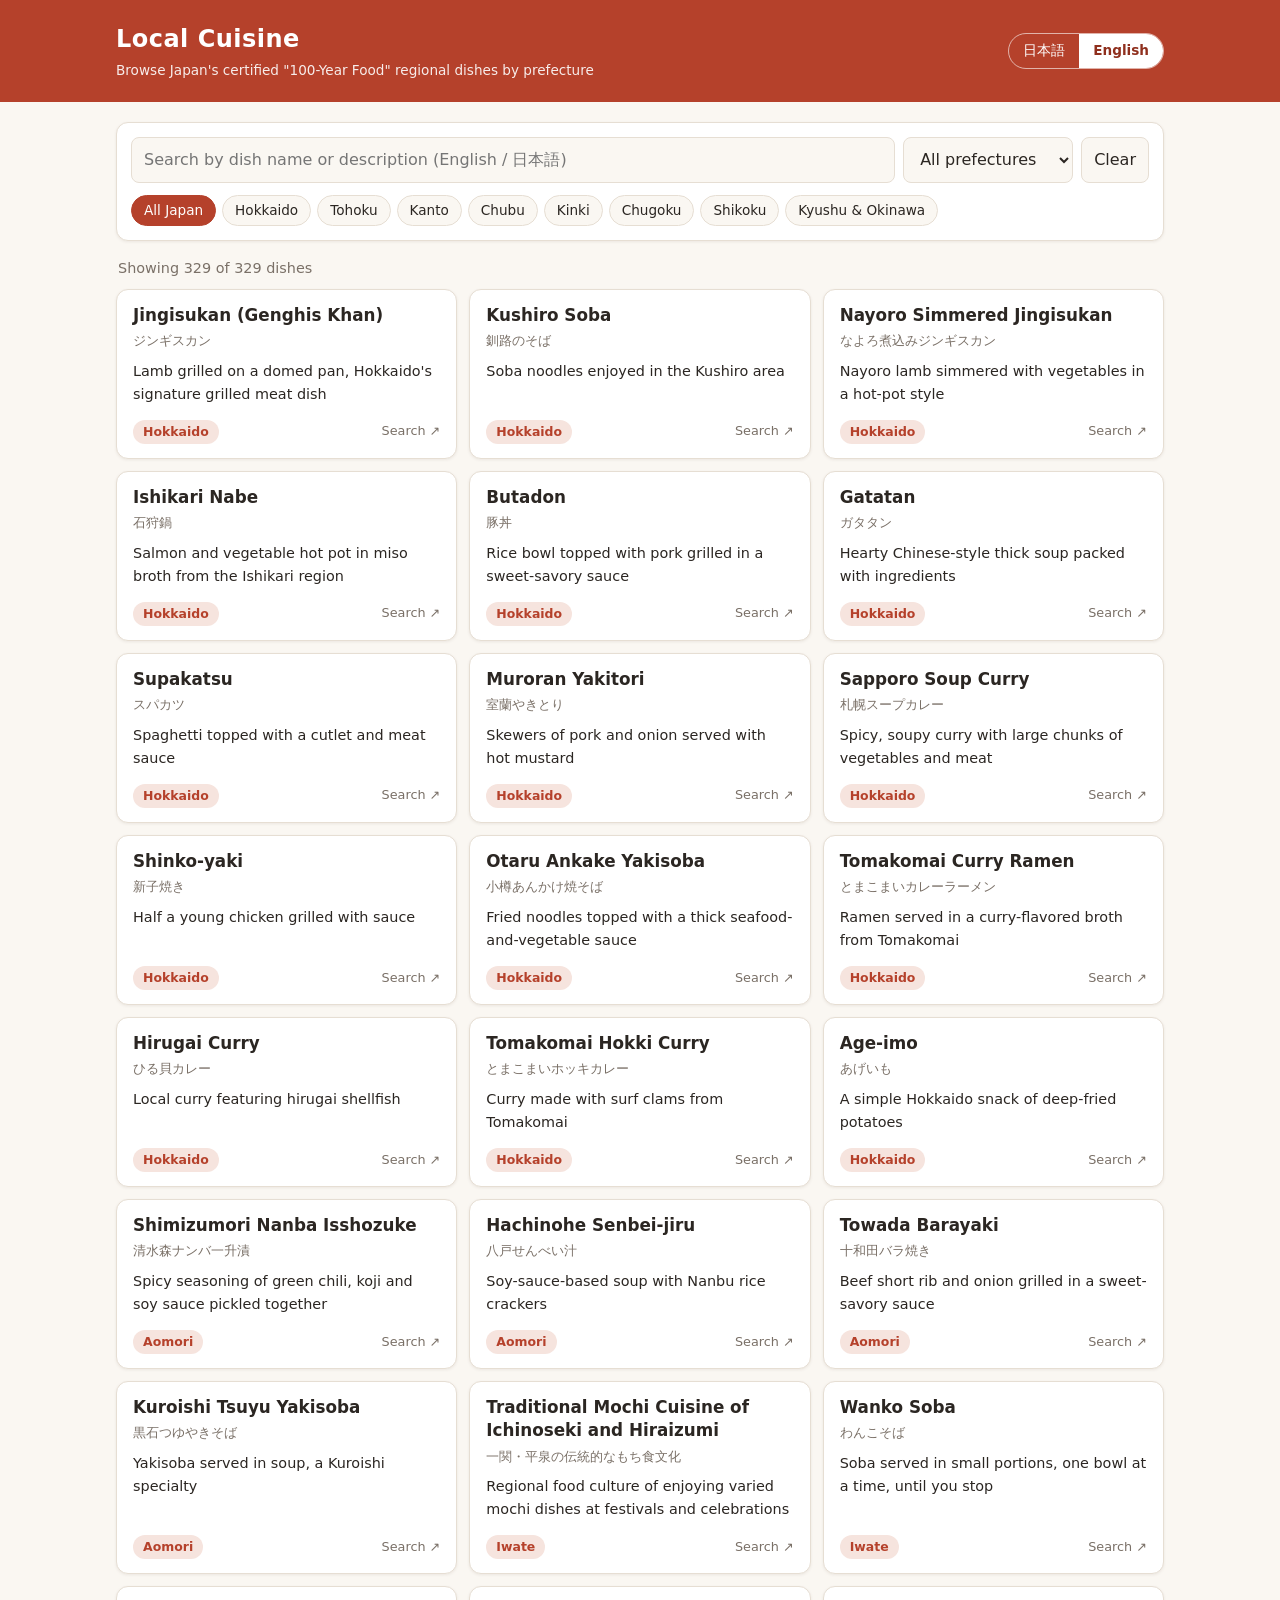
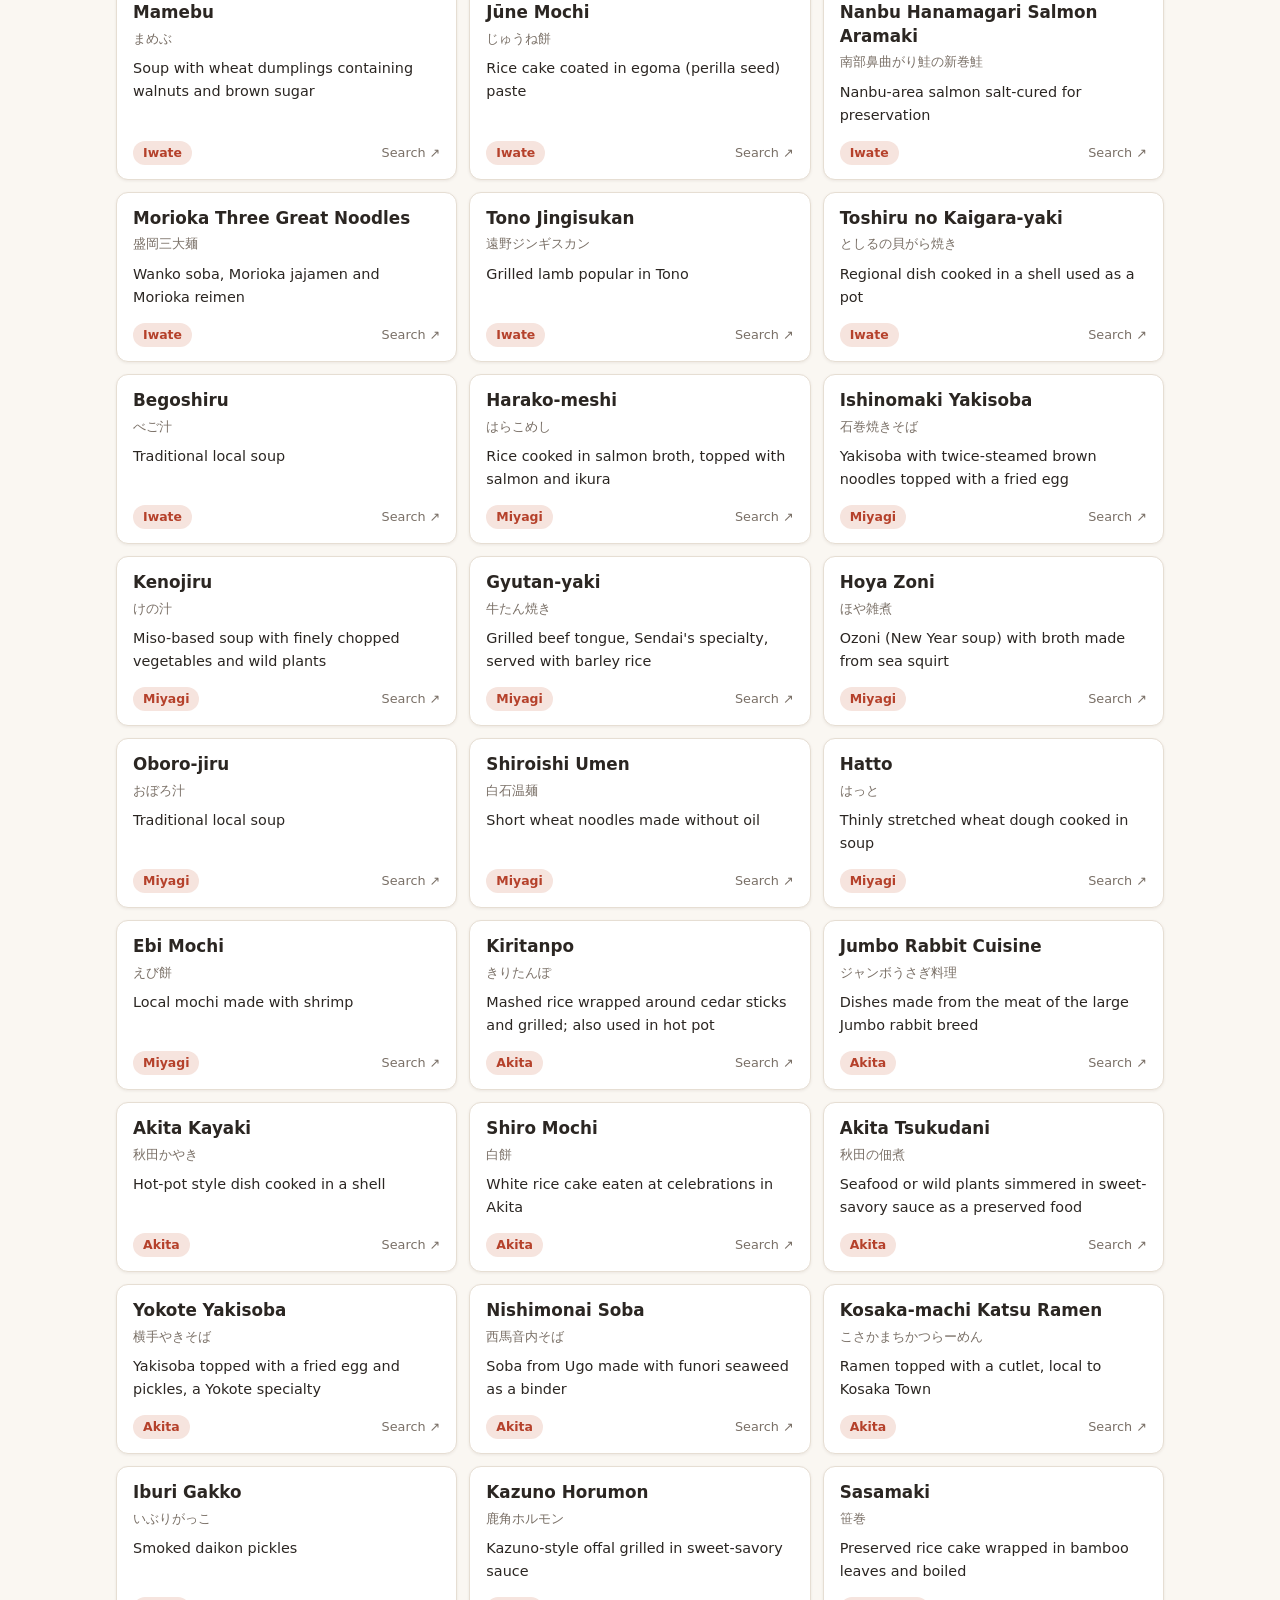
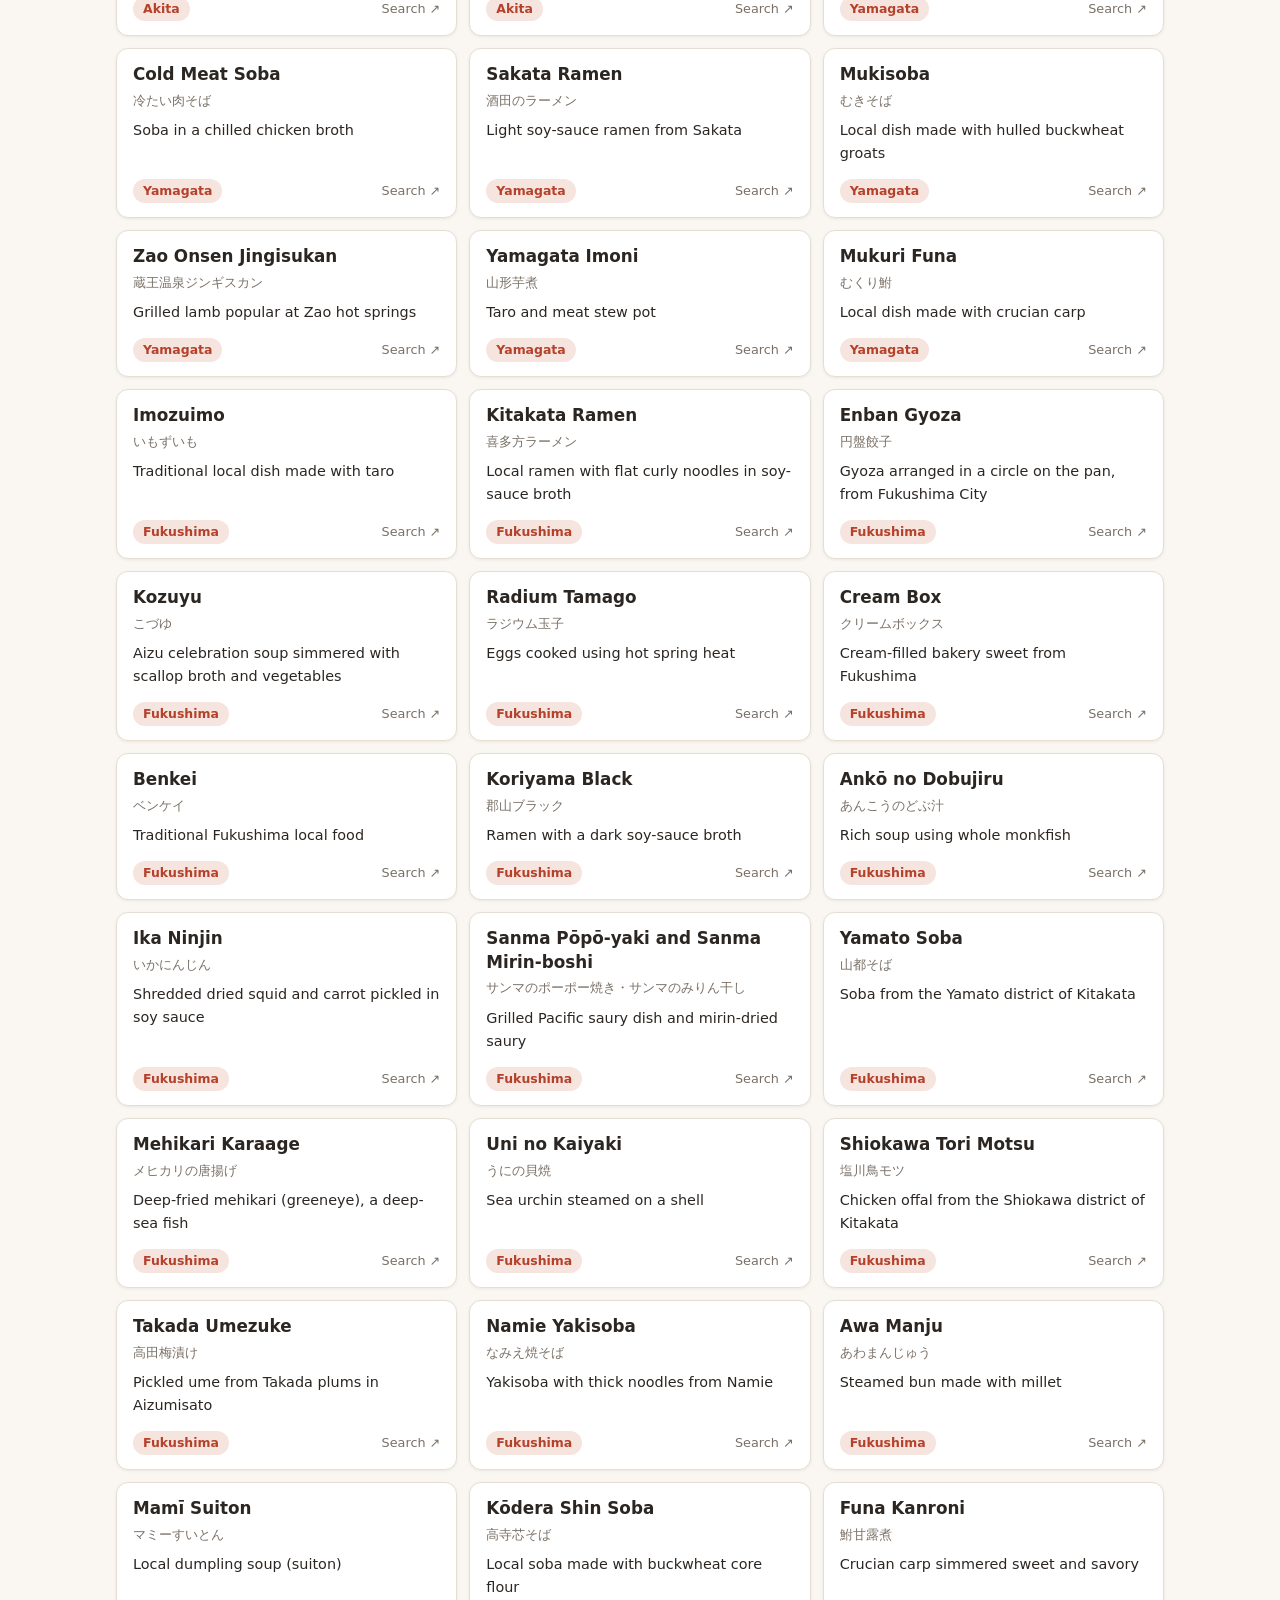
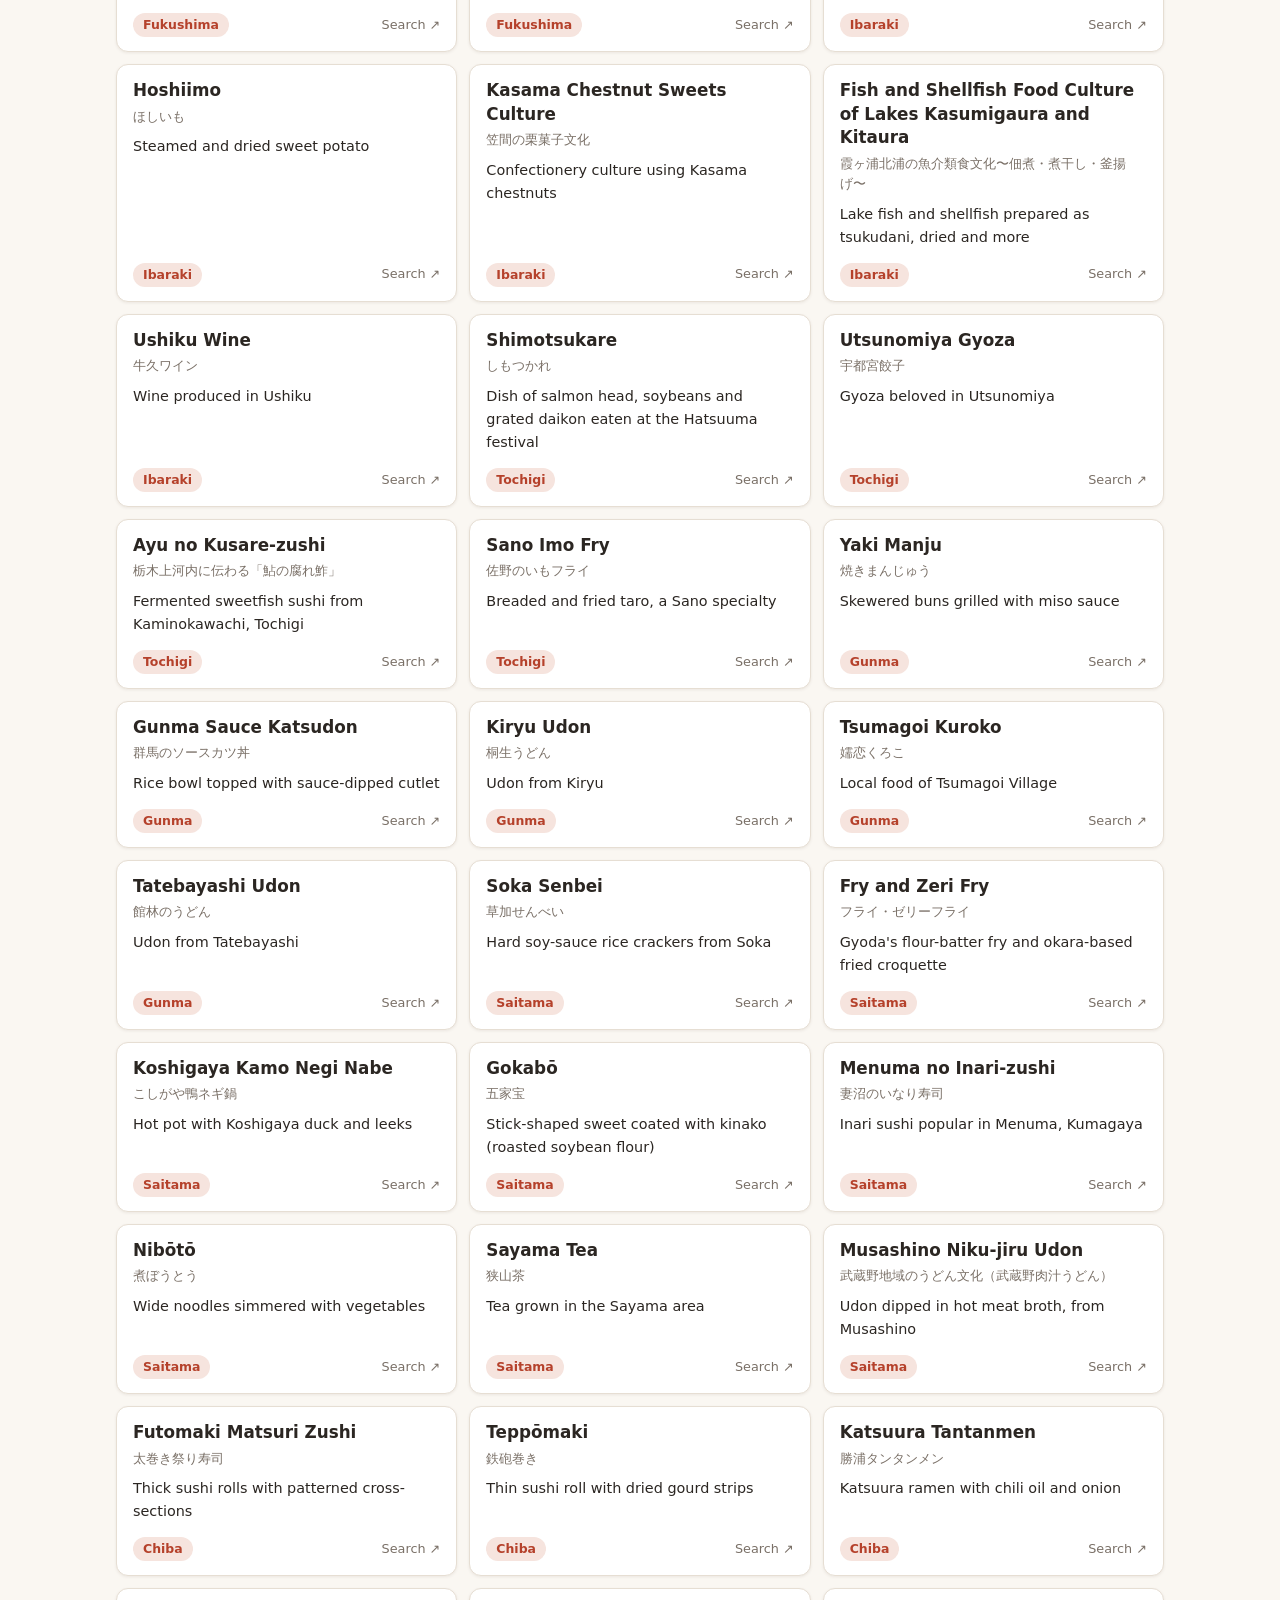
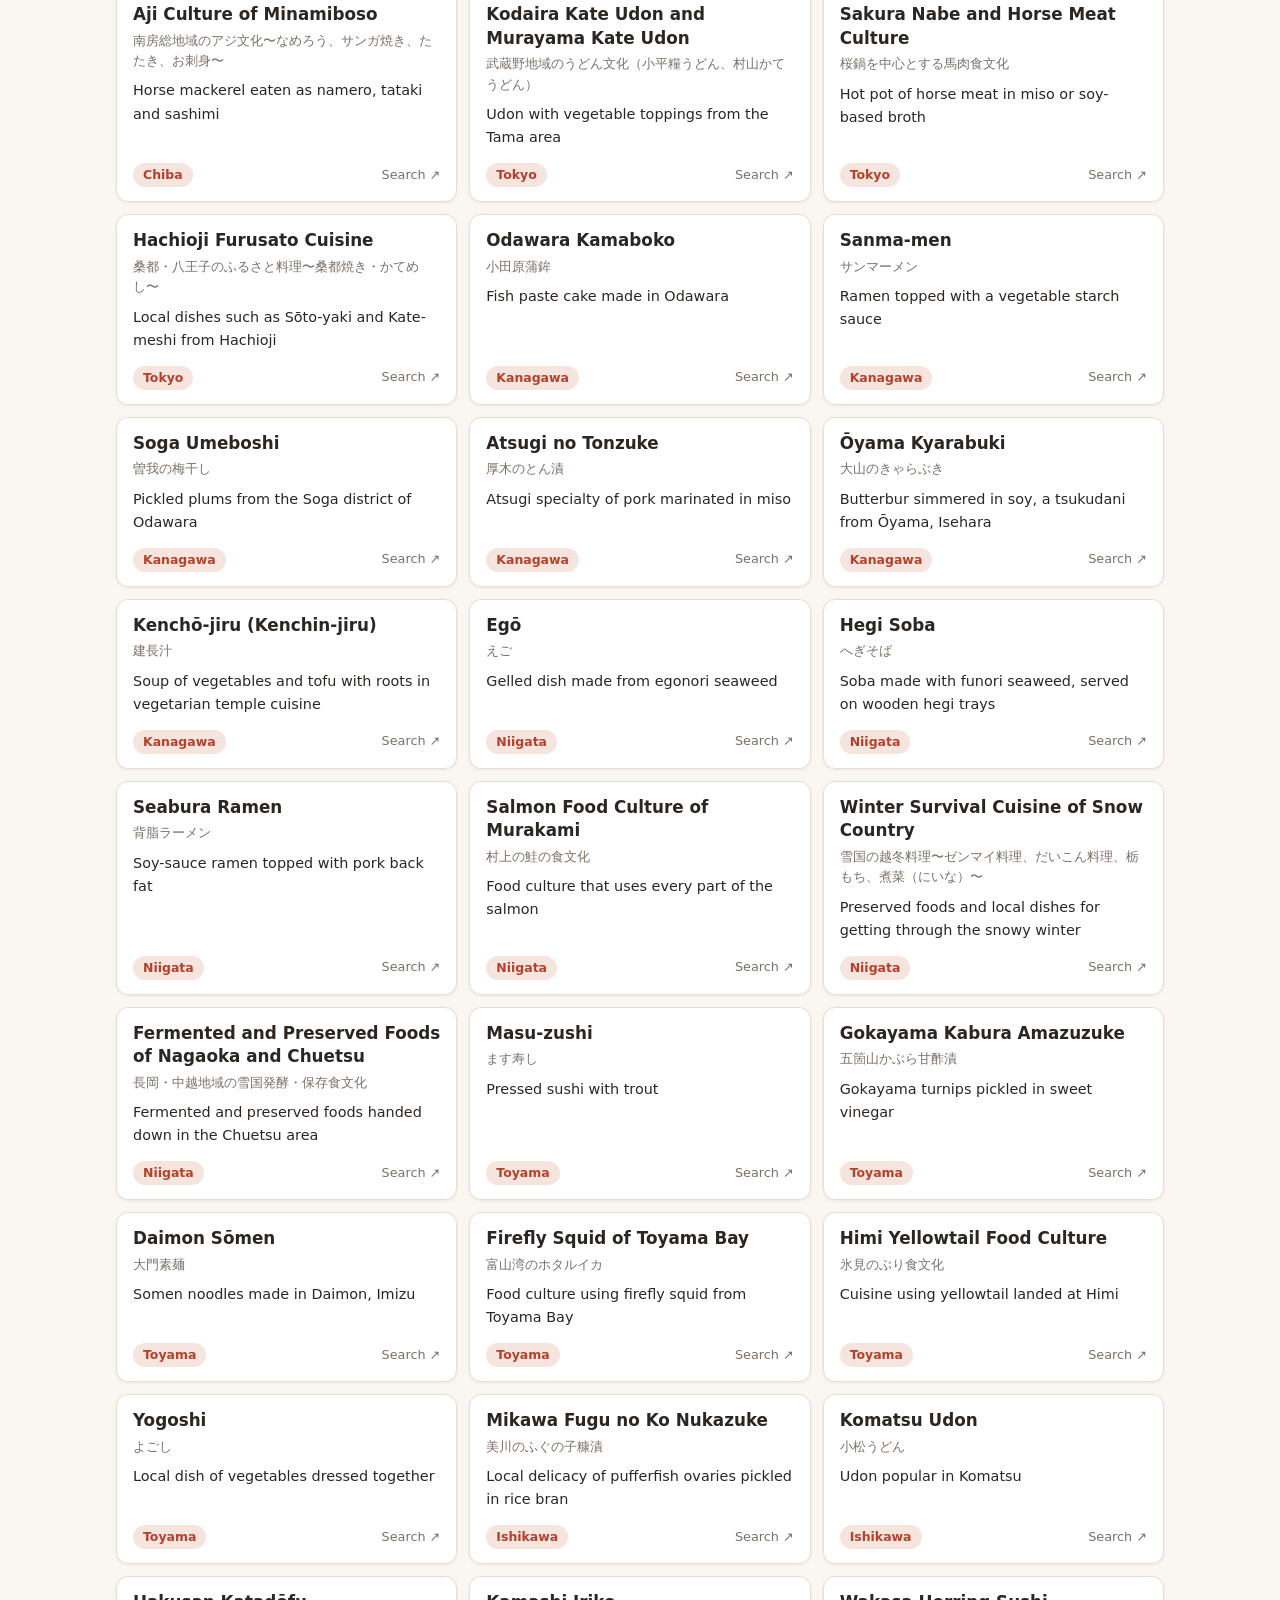
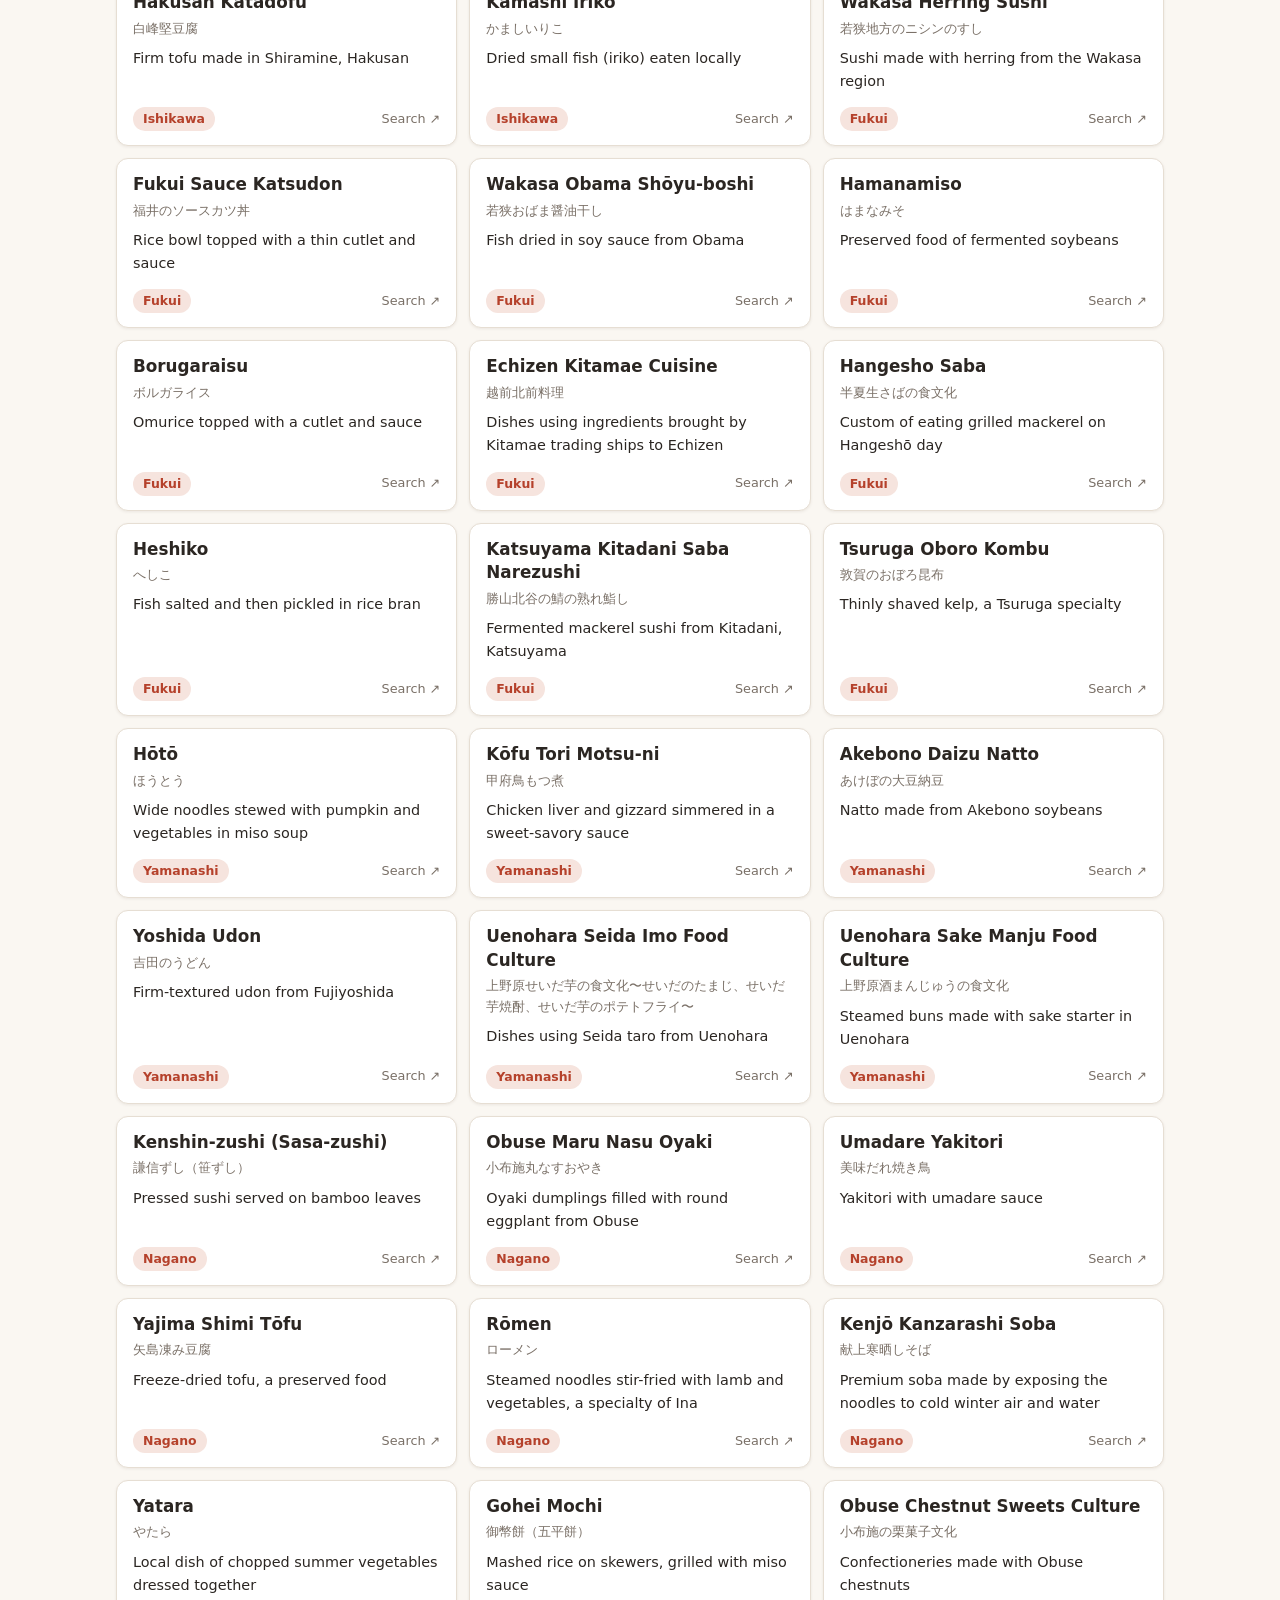
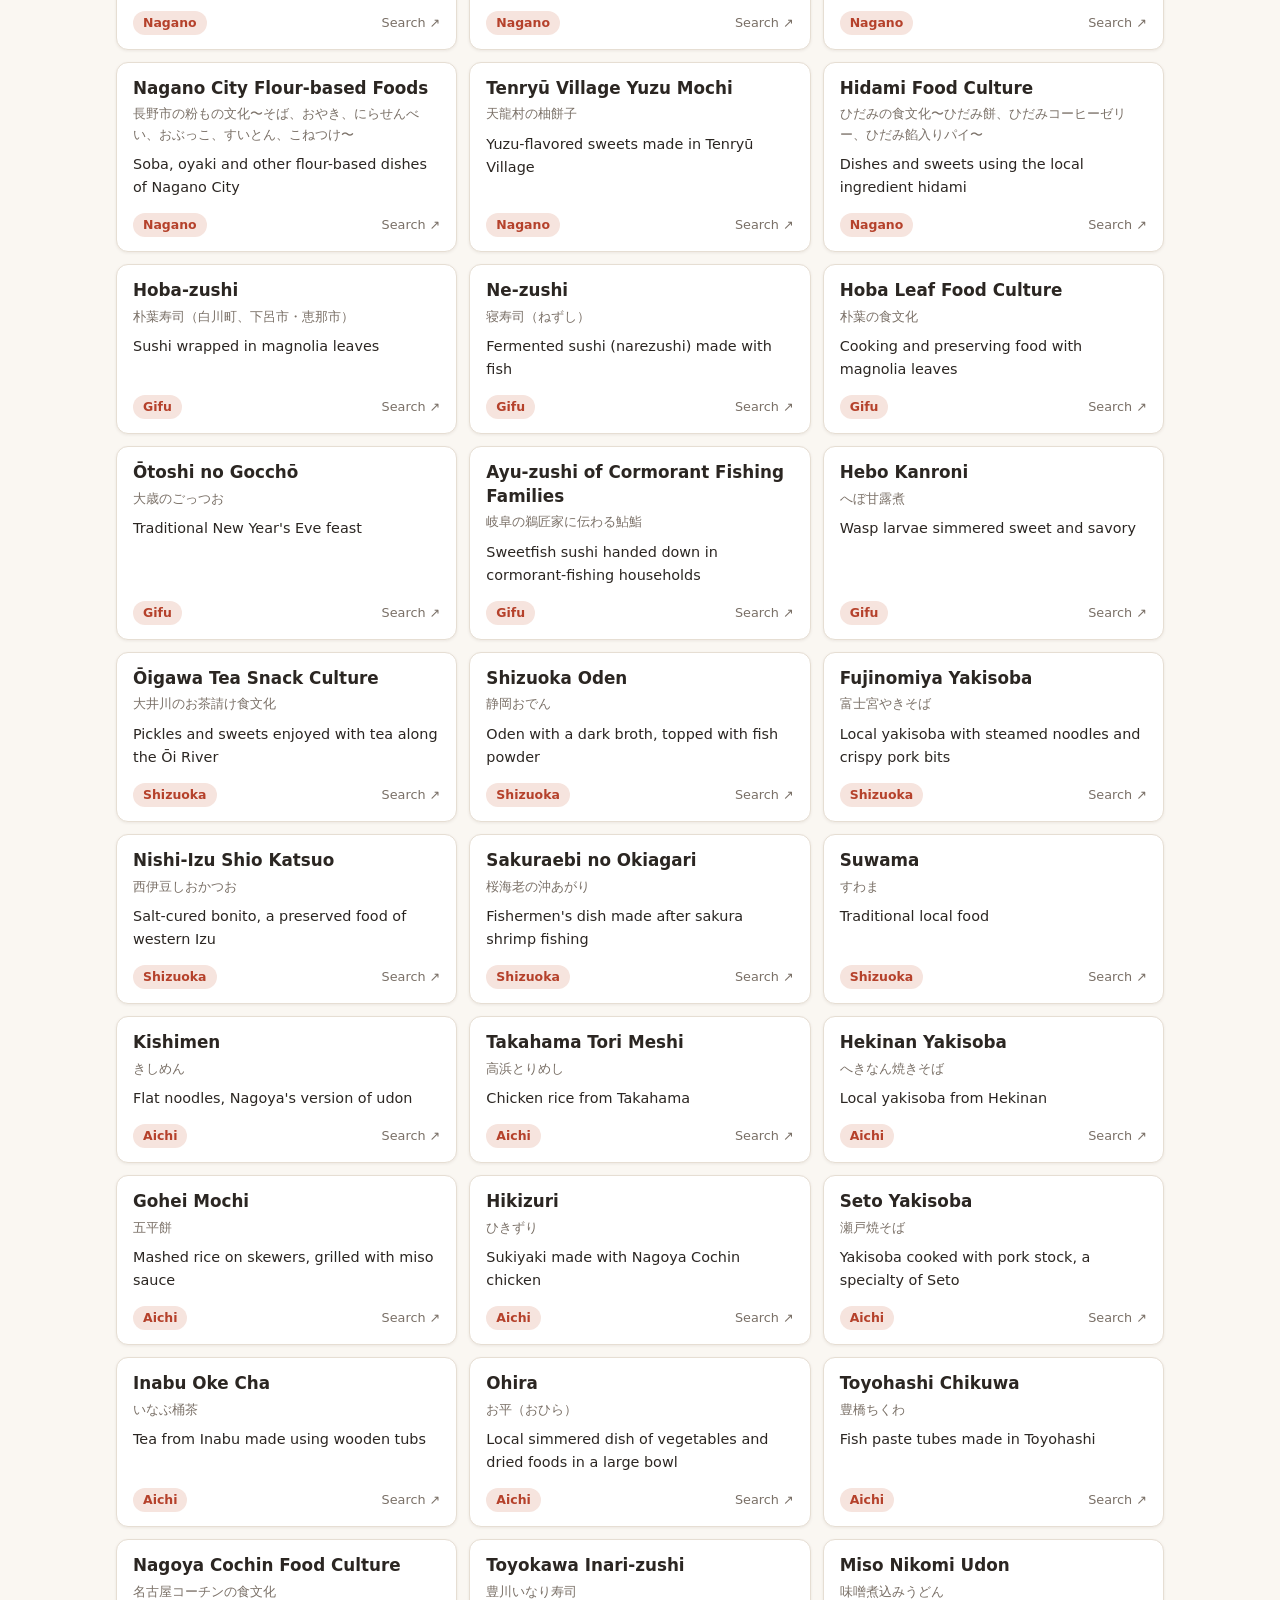
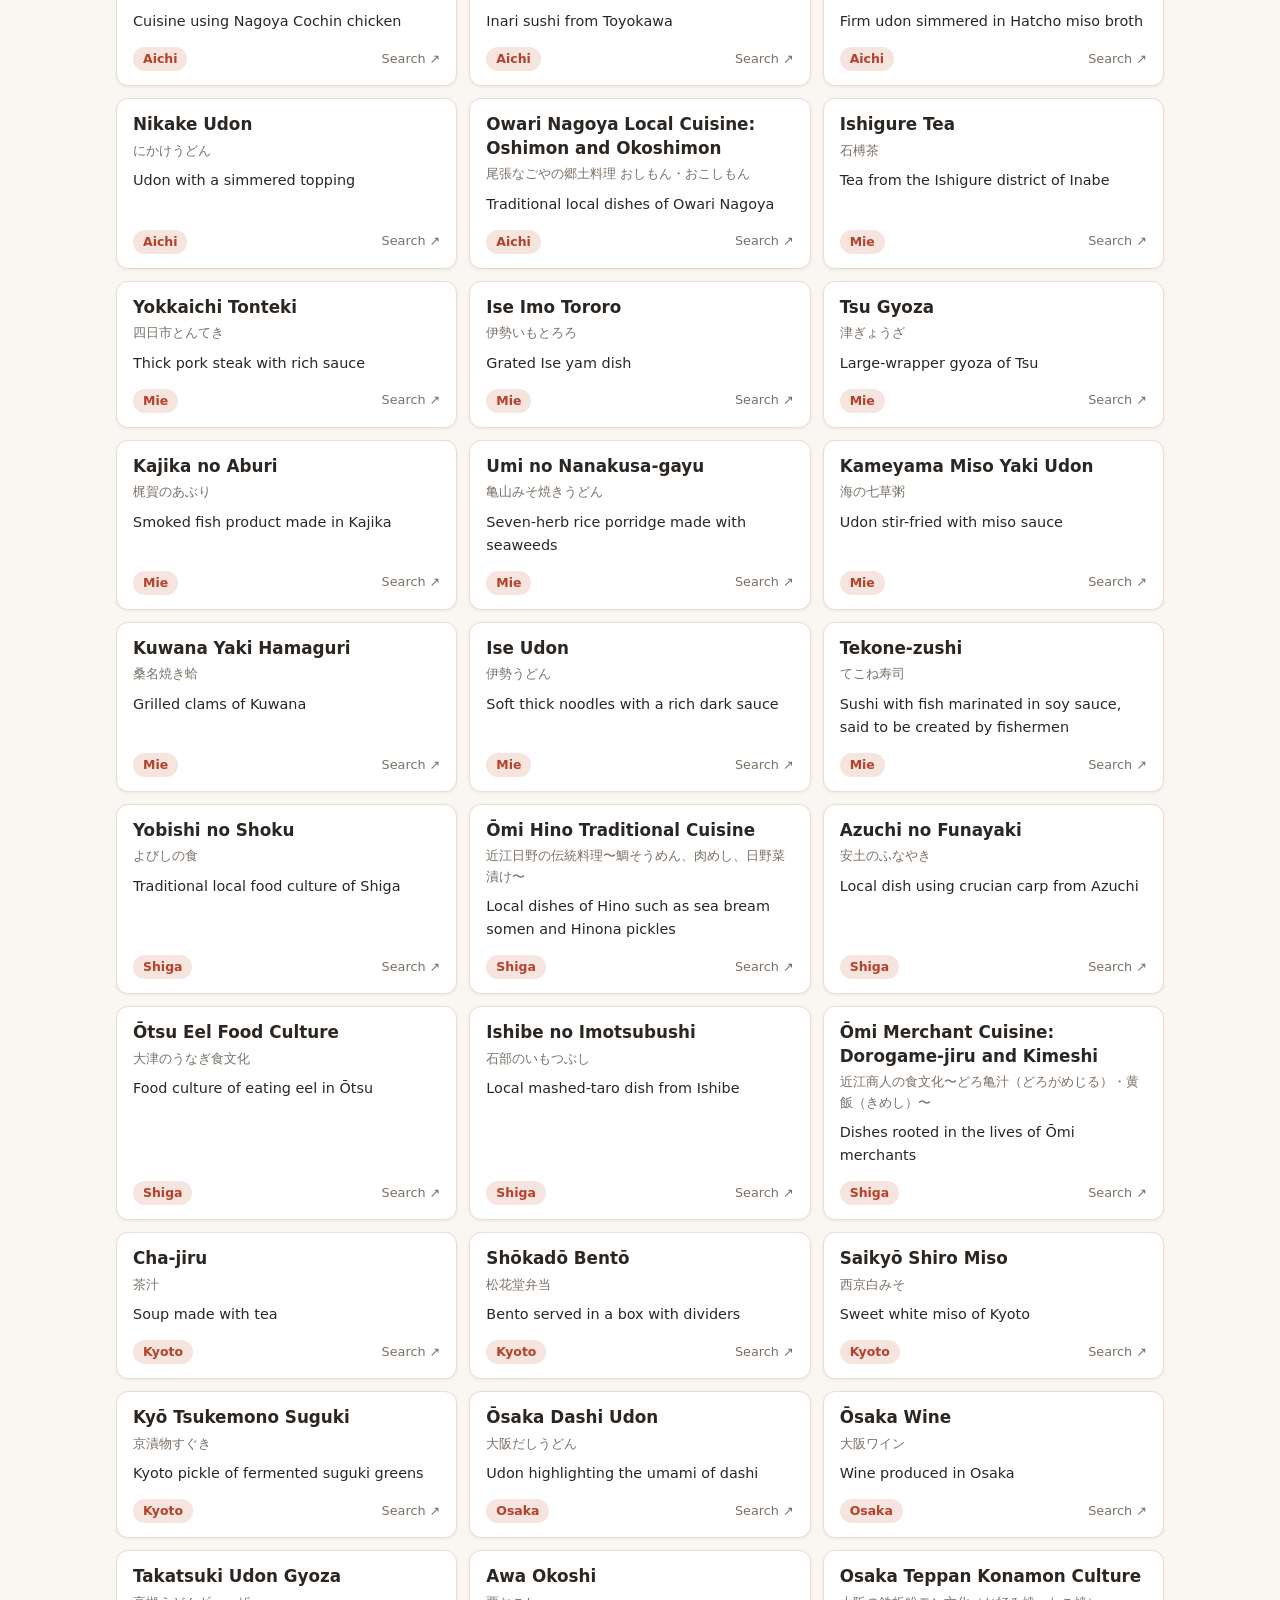
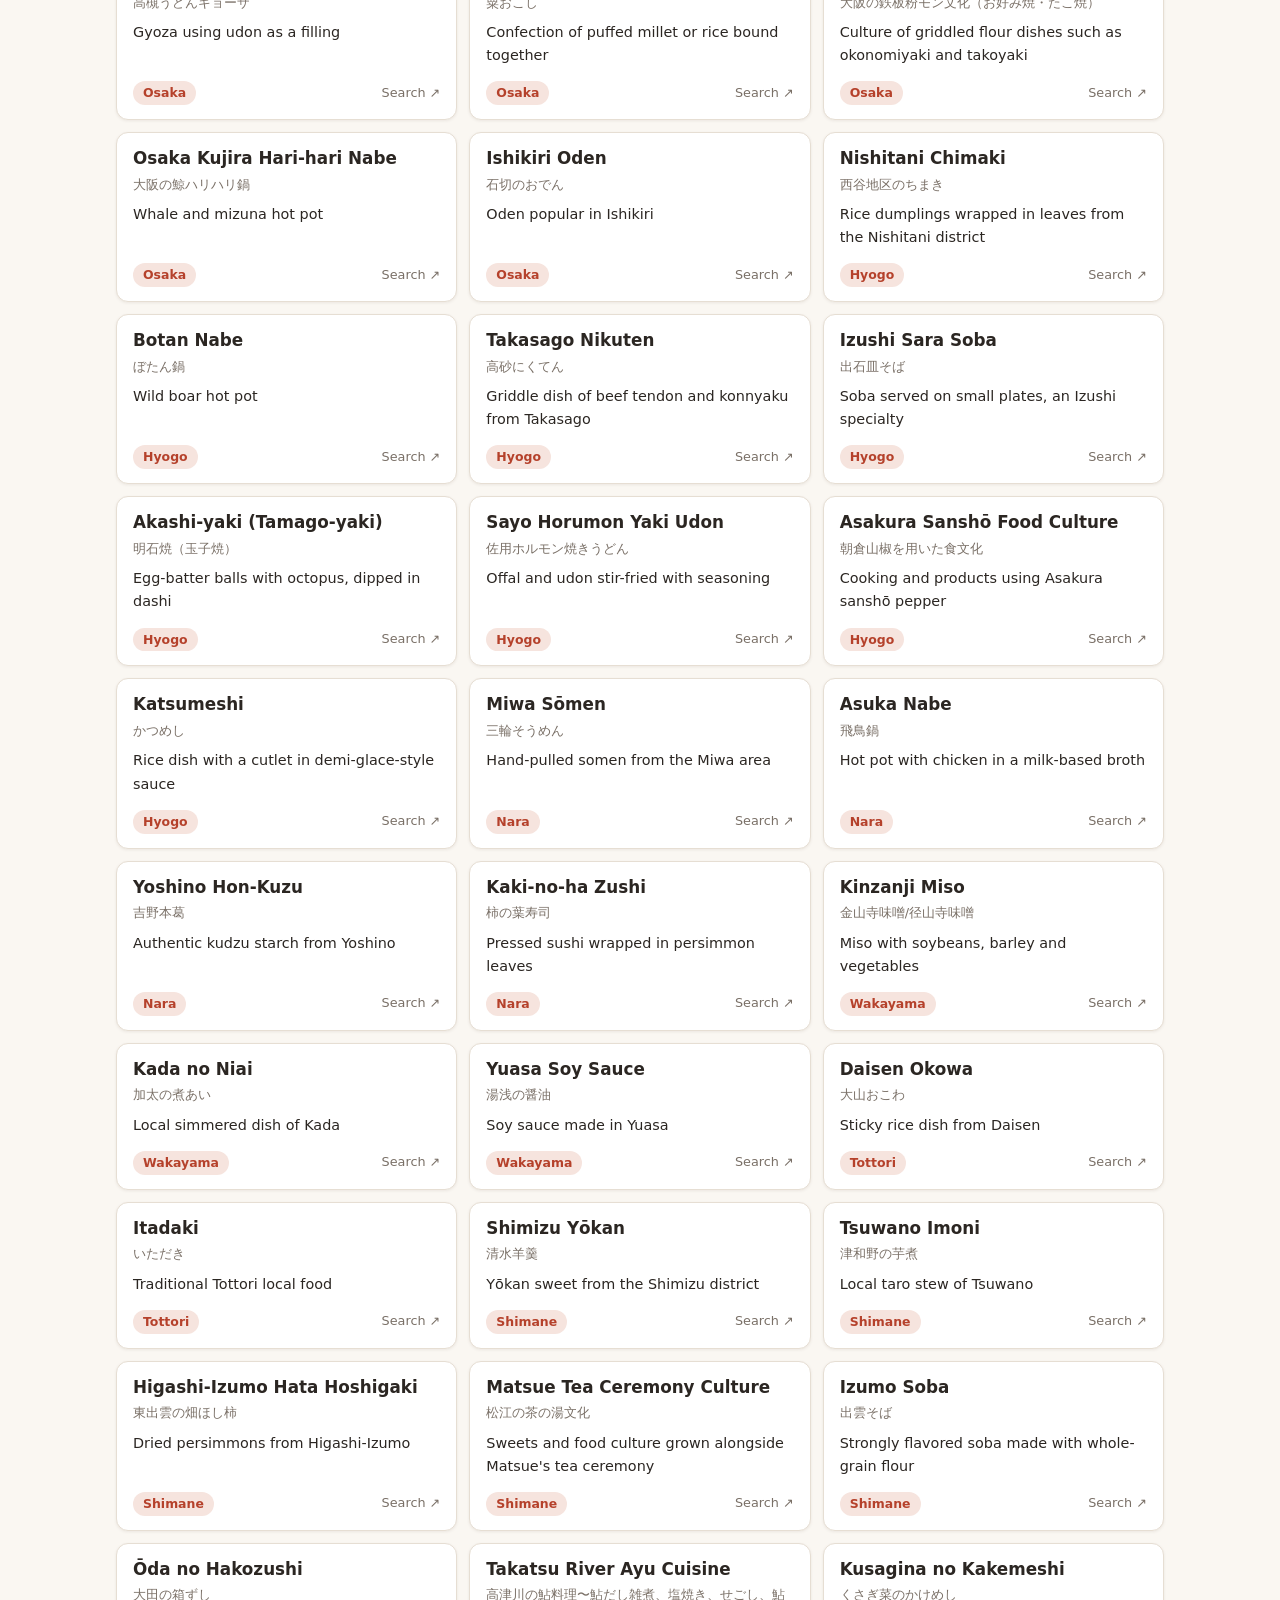
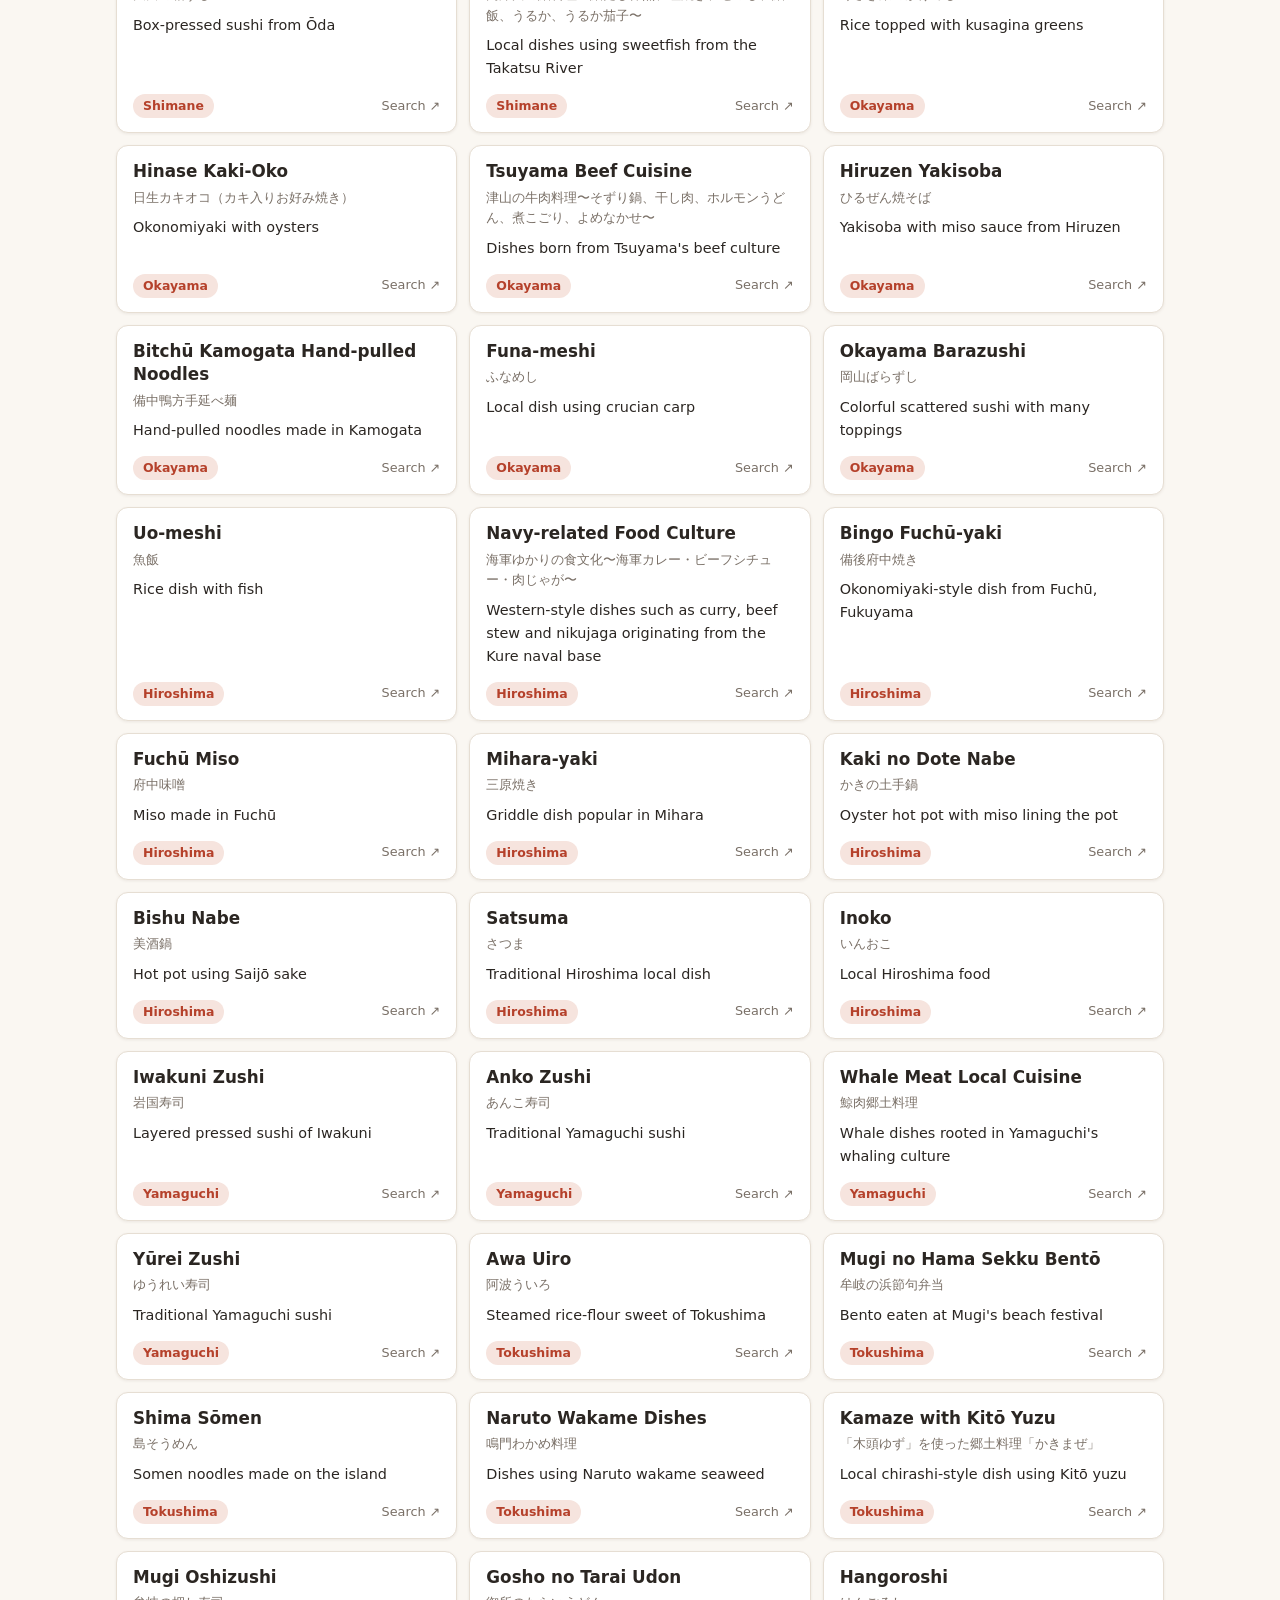
==== index.html @ d5d139c0 "Add files via upload" ====
<!DOCTYPE html>
<html lang="ja">
<head>
  <meta charset="UTF-8">
  <meta name="viewport" content="width=device-width, initial-scale=1">
  <title>Local Cuisine | 100年フード検索</title>
  <link rel="stylesheet" href="style.css">
</head>
<body>
  <header class="site-header">
    <div class="header-inner">
      <div>
        <h1 id="title"></h1>
        <p id="subtitle" class="subtitle"></p>
      </div>
      <div class="lang-switch" role="group" aria-label="Language">
        <button type="button" data-lang="ja">日本語</button>
        <button type="button" data-lang="en">English</button>
      </div>
    </div>
  </header>

  <main>
    <section class="controls" aria-label="search">
      <div class="search-row">
        <input id="q" type="search" autocomplete="off">
        <select id="pref" aria-label="prefecture"></select>
        <button id="clear" type="button" class="ghost"></button>
      </div>
      <div id="regions" class="chips" role="group"></div>
    </section>

    <p id="count" class="count" aria-live="polite"></p>
    <div id="results" class="grid"></div>
    <p id="empty" class="empty" hidden></p>
  </main>

  <footer class="site-footer">
    <p id="source"></p>
  </footer>

  <script src="data.js"></script>
  <script src="app.js"></script>
</body>
</html>
---- style.css ----
:root {
  --bg: #faf7f2;
  --surface: #ffffff;
  --text: #2b2622;
  --muted: #7a7067;
  --accent: #b5412b;
  --accent-soft: #f6e4de;
  --border: #e6ded3;
  --shadow: 0 1px 3px rgba(60, 40, 20, .08);
}

@media (prefers-color-scheme: dark) {
  :root {
    --bg: #1c1a18;
    --surface: #27241f;
    --text: #efe9e1;
    --muted: #a39a8f;
    --accent: #e0775f;
    --accent-soft: #3b2a25;
    --border: #3a352f;
    --shadow: none;
  }
}

* { box-sizing: border-box; }

body {
  margin: 0;
  background: var(--bg);
  color: var(--text);
  font-family: "Hiragino Sans", "Noto Sans JP", "Yu Gothic", system-ui, -apple-system, "Segoe UI", sans-serif;
  line-height: 1.6;
}

.site-header {
  background: var(--accent);
  color: #fff;
}
.header-inner {
  max-width: 1080px;
  margin: 0 auto;
  padding: 20px 16px;
  display: flex;
  justify-content: space-between;
  align-items: center;
  gap: 16px;
  flex-wrap: wrap;
}
h1 { margin: 0; font-size: 1.5rem; letter-spacing: .02em; }
.subtitle { margin: 2px 0 0; font-size: .85rem; opacity: .9; }

.lang-switch {
  display: inline-flex;
  border: 1px solid rgba(255, 255, 255, .6);
  border-radius: 999px;
  overflow: hidden;
}
.lang-switch button {
  border: 0;
  background: transparent;
  color: #fff;
  padding: 6px 14px;
  font: inherit;
  font-size: .85rem;
  cursor: pointer;
}
.lang-switch button[aria-pressed="true"] {
  background: #fff;
  color: #8f2f1d;
  font-weight: 600;
}

main {
  max-width: 1080px;
  margin: 0 auto;
  padding: 20px 16px 8px;
}

.controls {
  background: var(--surface);
  border: 1px solid var(--border);
  border-radius: 12px;
  padding: 14px;
  box-shadow: var(--shadow);
}
.search-row {
  display: grid;
  grid-template-columns: 1fr auto auto;
  gap: 8px;
}
.search-row input,
.search-row select,
button.ghost {
  font: inherit;
  padding: 9px 12px;
  border: 1px solid var(--border);
  border-radius: 8px;
  background: var(--bg);
  color: var(--text);
  min-width: 0;
}
.search-row input:focus,
.search-row select:focus,
.chip:focus-visible,
button:focus-visible {
  outline: 2px solid var(--accent);
  outline-offset: 1px;
}
button.ghost { cursor: pointer; }
button.ghost:hover { border-color: var(--accent); }

.chips {
  display: flex;
  flex-wrap: wrap;
  gap: 6px;
  margin-top: 12px;
}
.chip {
  border: 1px solid var(--border);
  background: var(--bg);
  color: var(--text);
  border-radius: 999px;
  padding: 4px 12px;
  font: inherit;
  font-size: .85rem;
  cursor: pointer;
}
.chip:hover { border-color: var(--accent); }
.chip[aria-pressed="true"] {
  background: var(--accent);
  border-color: var(--accent);
  color: #fff;
}

.count {
  margin: 16px 2px 8px;
  color: var(--muted);
  font-size: .9rem;
}

.grid {
  display: grid;
  grid-template-columns: repeat(auto-fill, minmax(280px, 1fr));
  gap: 12px;
}
.card {
  background: var(--surface);
  border: 1px solid var(--border);
  border-radius: 12px;
  padding: 14px 16px;
  box-shadow: var(--shadow);
  display: flex;
  flex-direction: column;
  gap: 6px;
}
.card h2 {
  margin: 0;
  font-size: 1.05rem;
  line-height: 1.4;
}
.card .alt {
  margin: -2px 0 0;
  font-size: .8rem;
  color: var(--muted);
}
.card .desc {
  margin: 2px 0 0;
  font-size: .9rem;
}
.card .foot {
  margin-top: auto;
  padding-top: 8px;
  display: flex;
  justify-content: space-between;
  align-items: center;
  gap: 8px;
}
.badge {
  background: var(--accent-soft);
  color: var(--accent);
  border: 0;
  border-radius: 999px;
  padding: 2px 10px;
  font: inherit;
  font-size: .78rem;
  font-weight: 600;
  cursor: pointer;
}
.badge:hover { text-decoration: underline; }
.card a {
  font-size: .8rem;
  color: var(--muted);
  text-decoration: none;
}
.card a:hover { color: var(--accent); text-decoration: underline; }

.empty {
  text-align: center;
  color: var(--muted);
  padding: 40px 0;
}

.site-footer {
  max-width: 1080px;
  margin: 0 auto;
  padding: 16px;
  color: var(--muted);
  font-size: .8rem;
}

@media (max-width: 560px) {
  .search-row { grid-template-columns: 1fr 1fr; }
  .search-row input { grid-column: 1 / -1; }
  h1 { font-size: 1.25rem; }
}
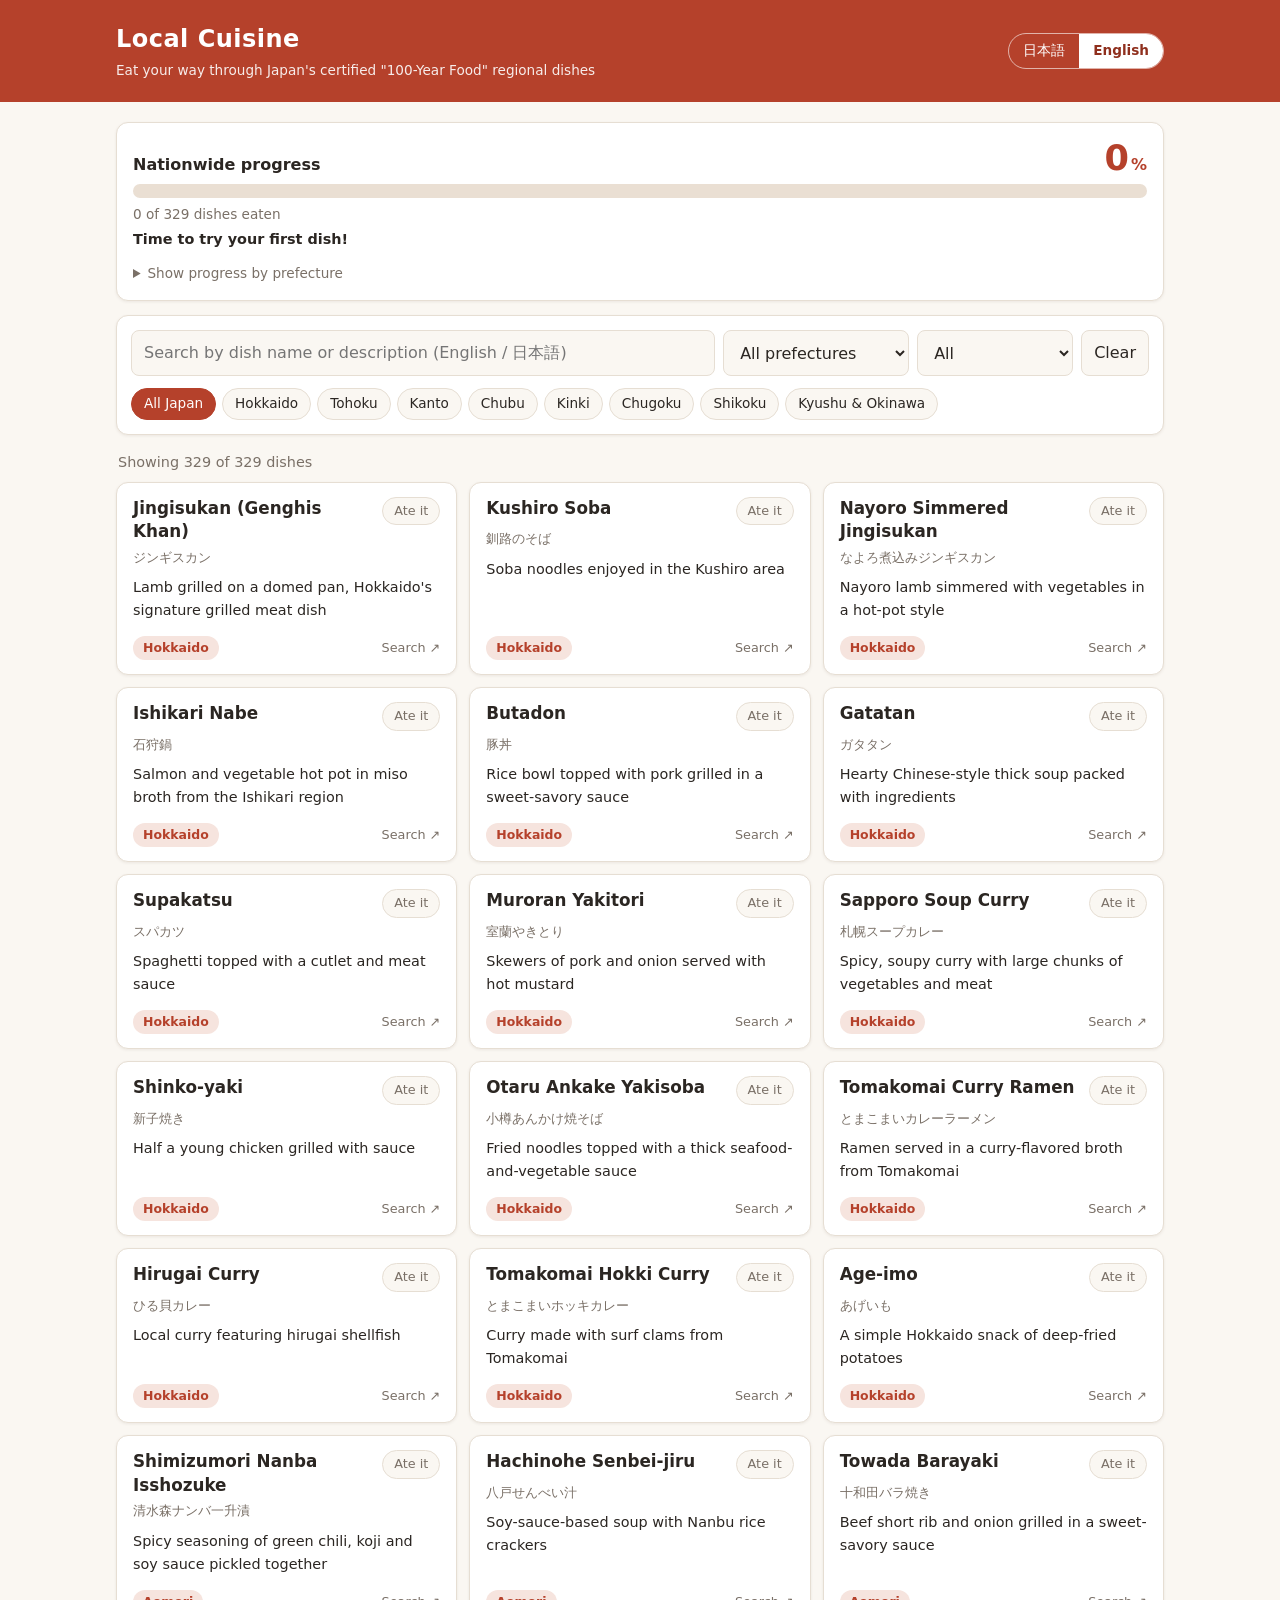
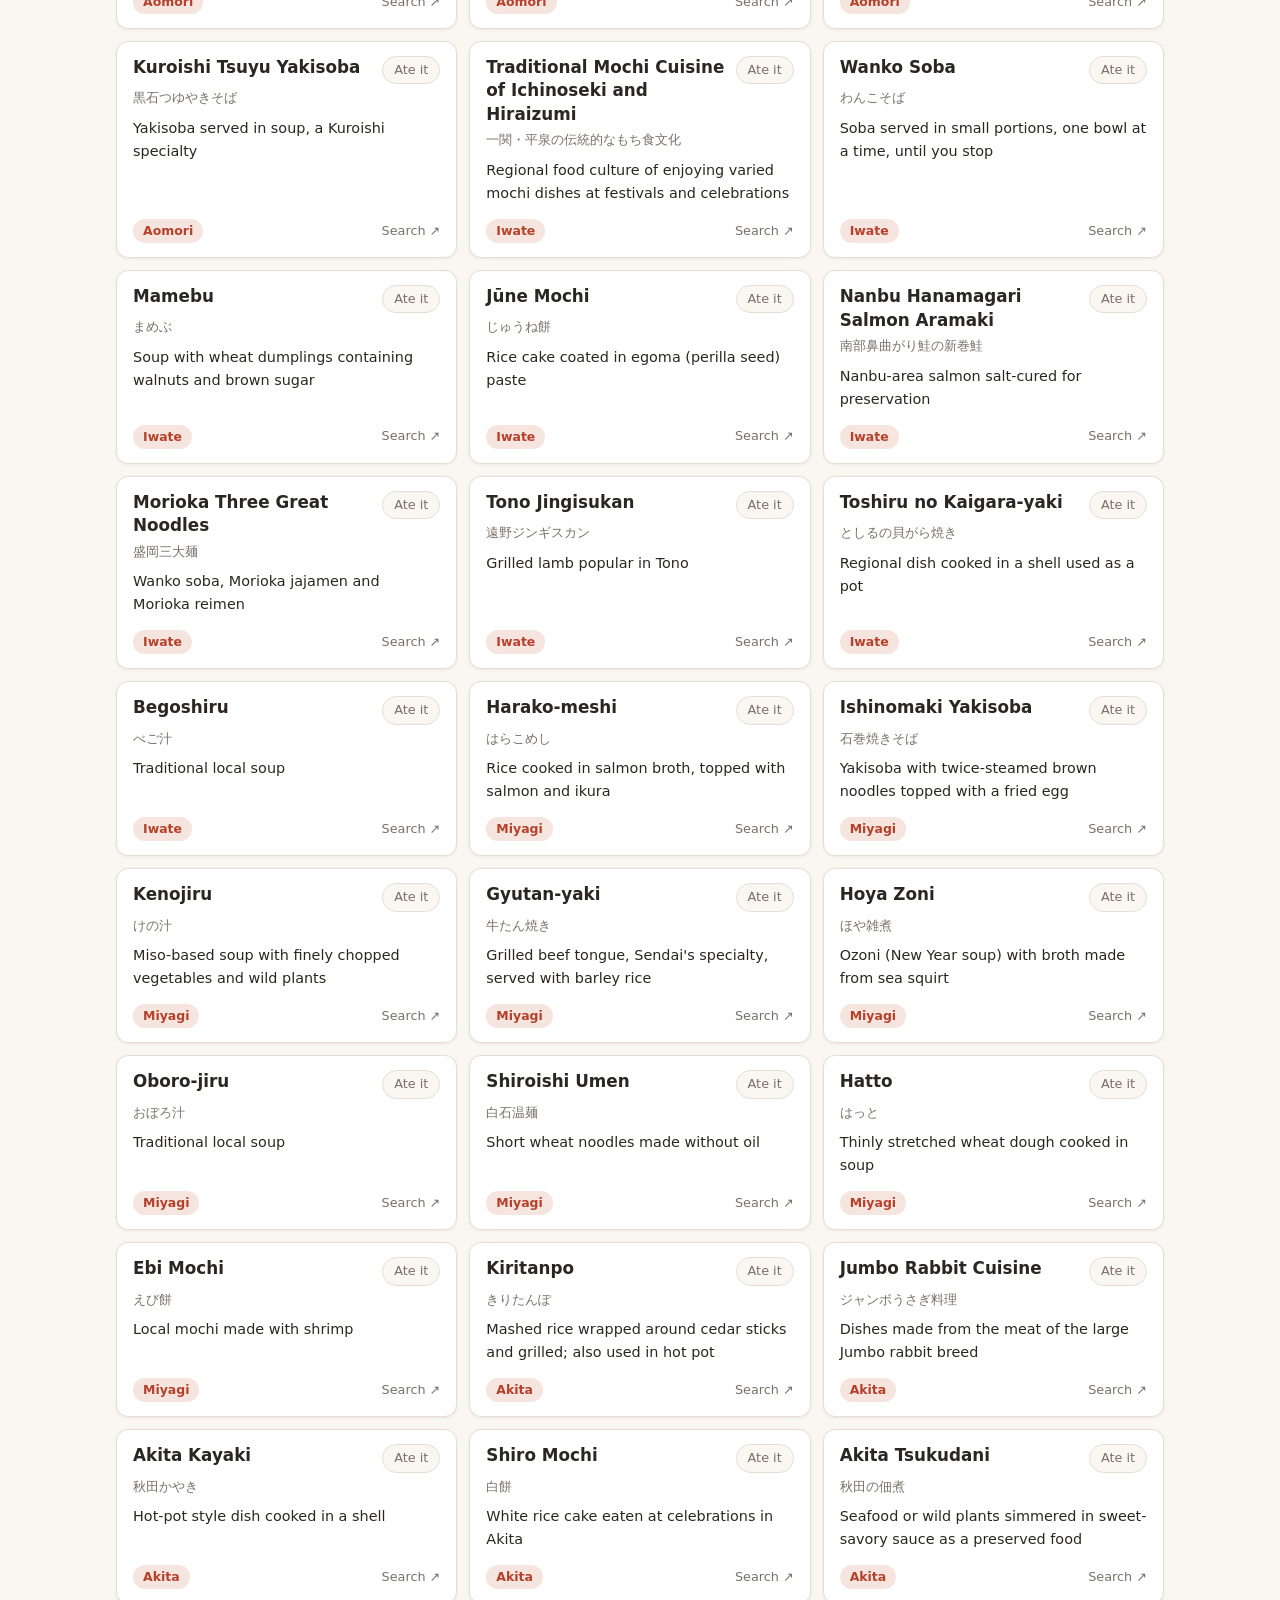
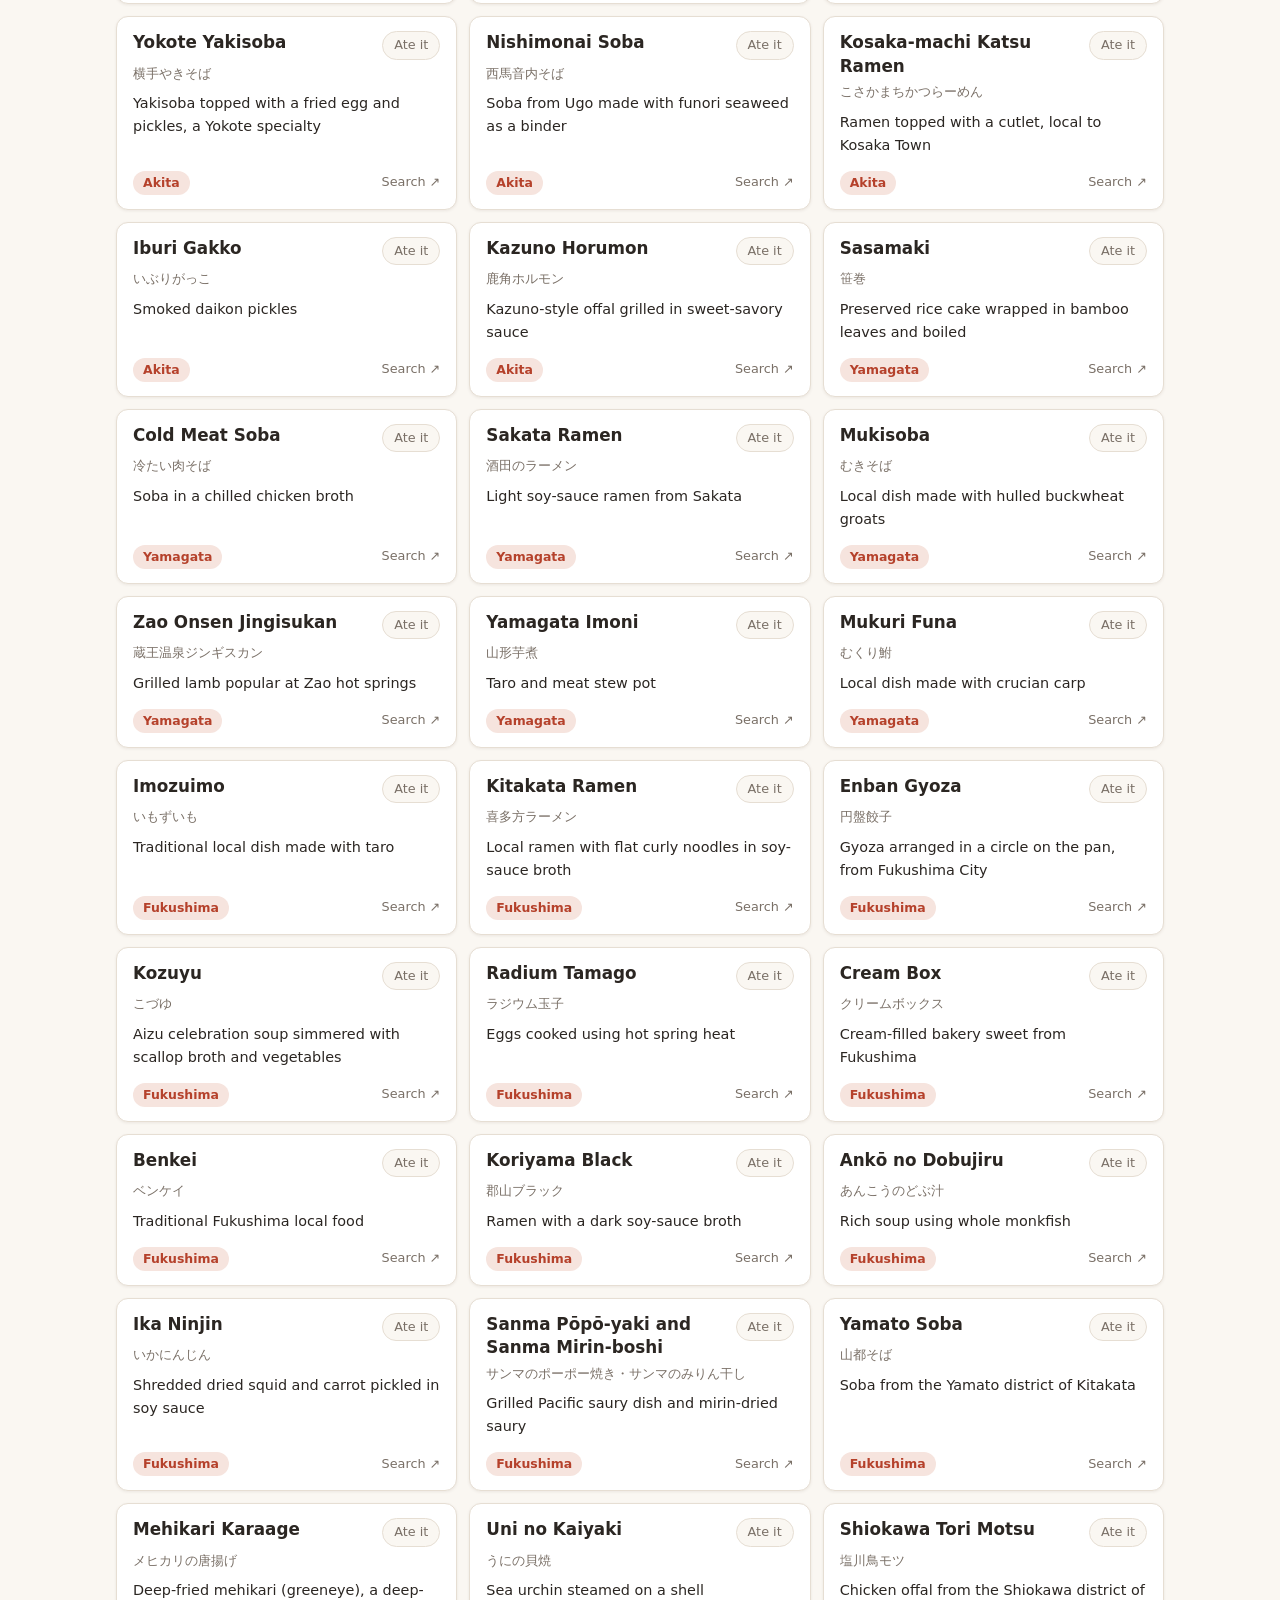
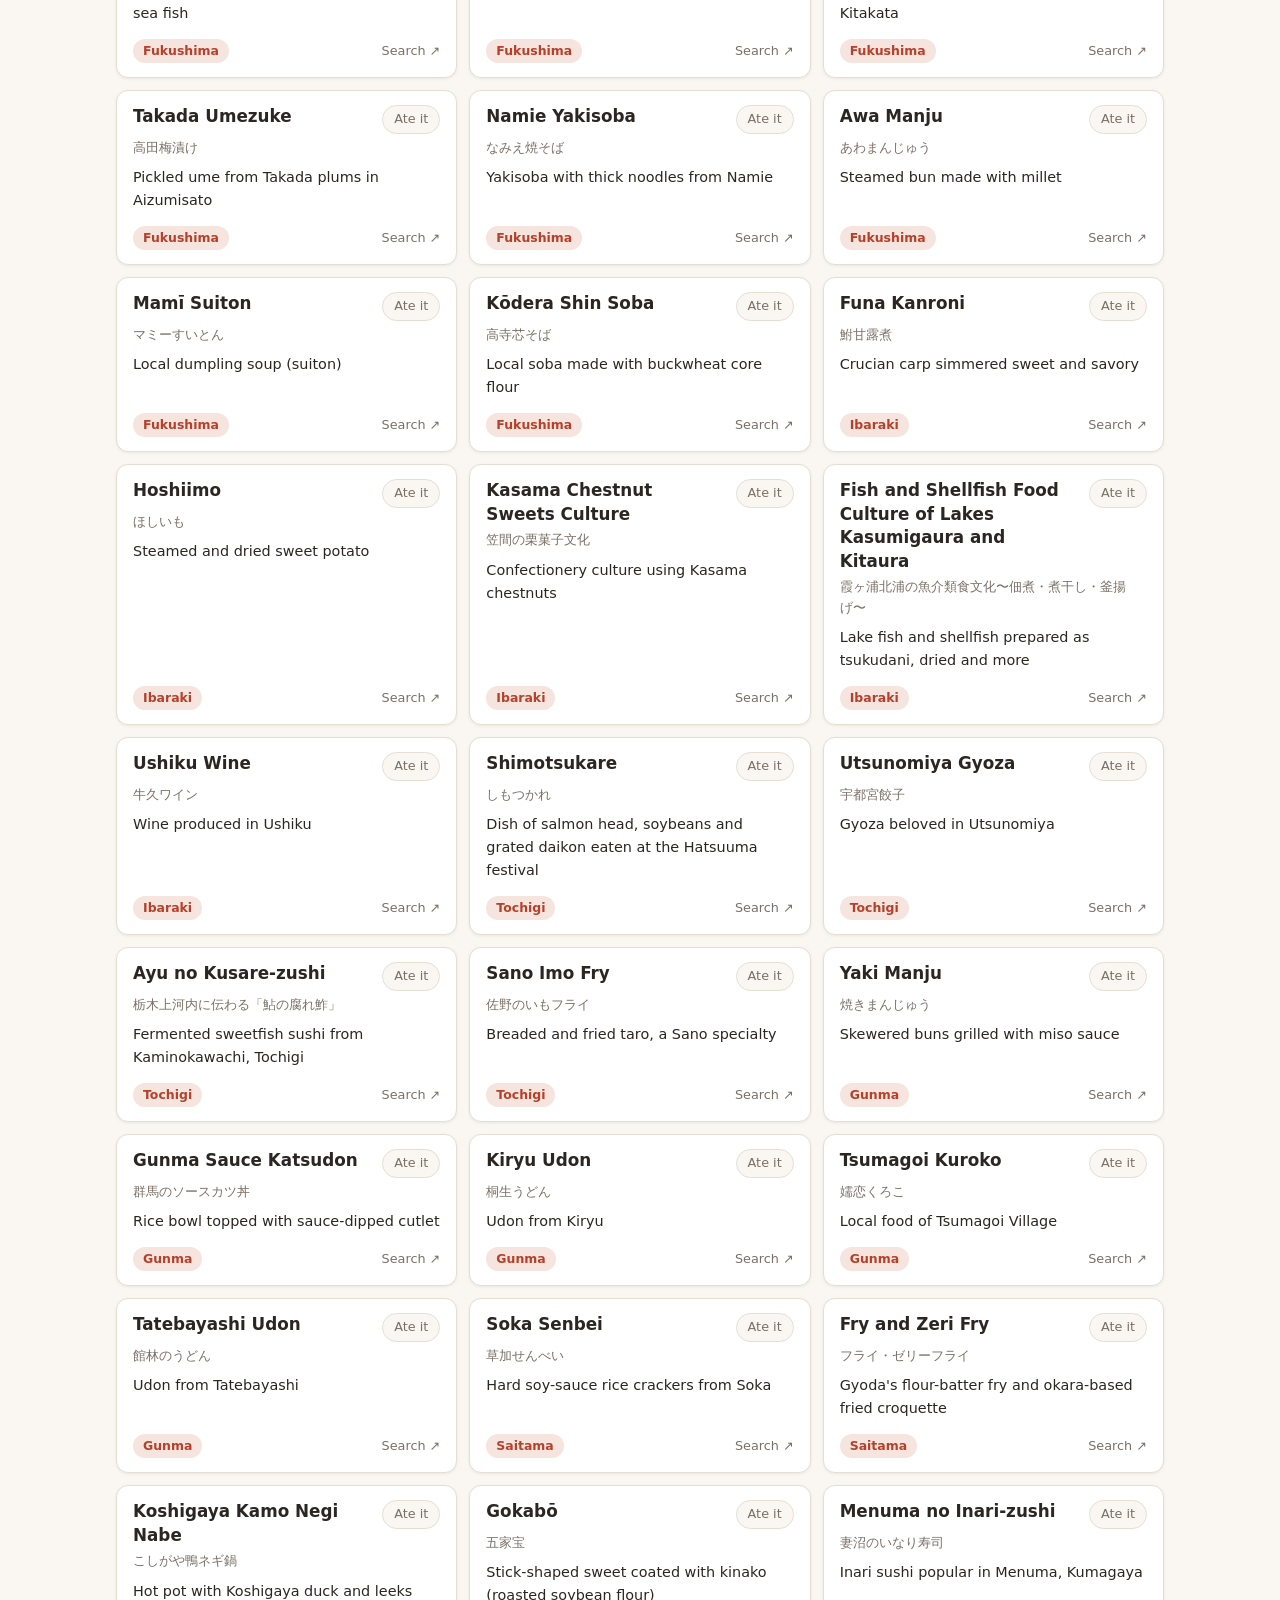
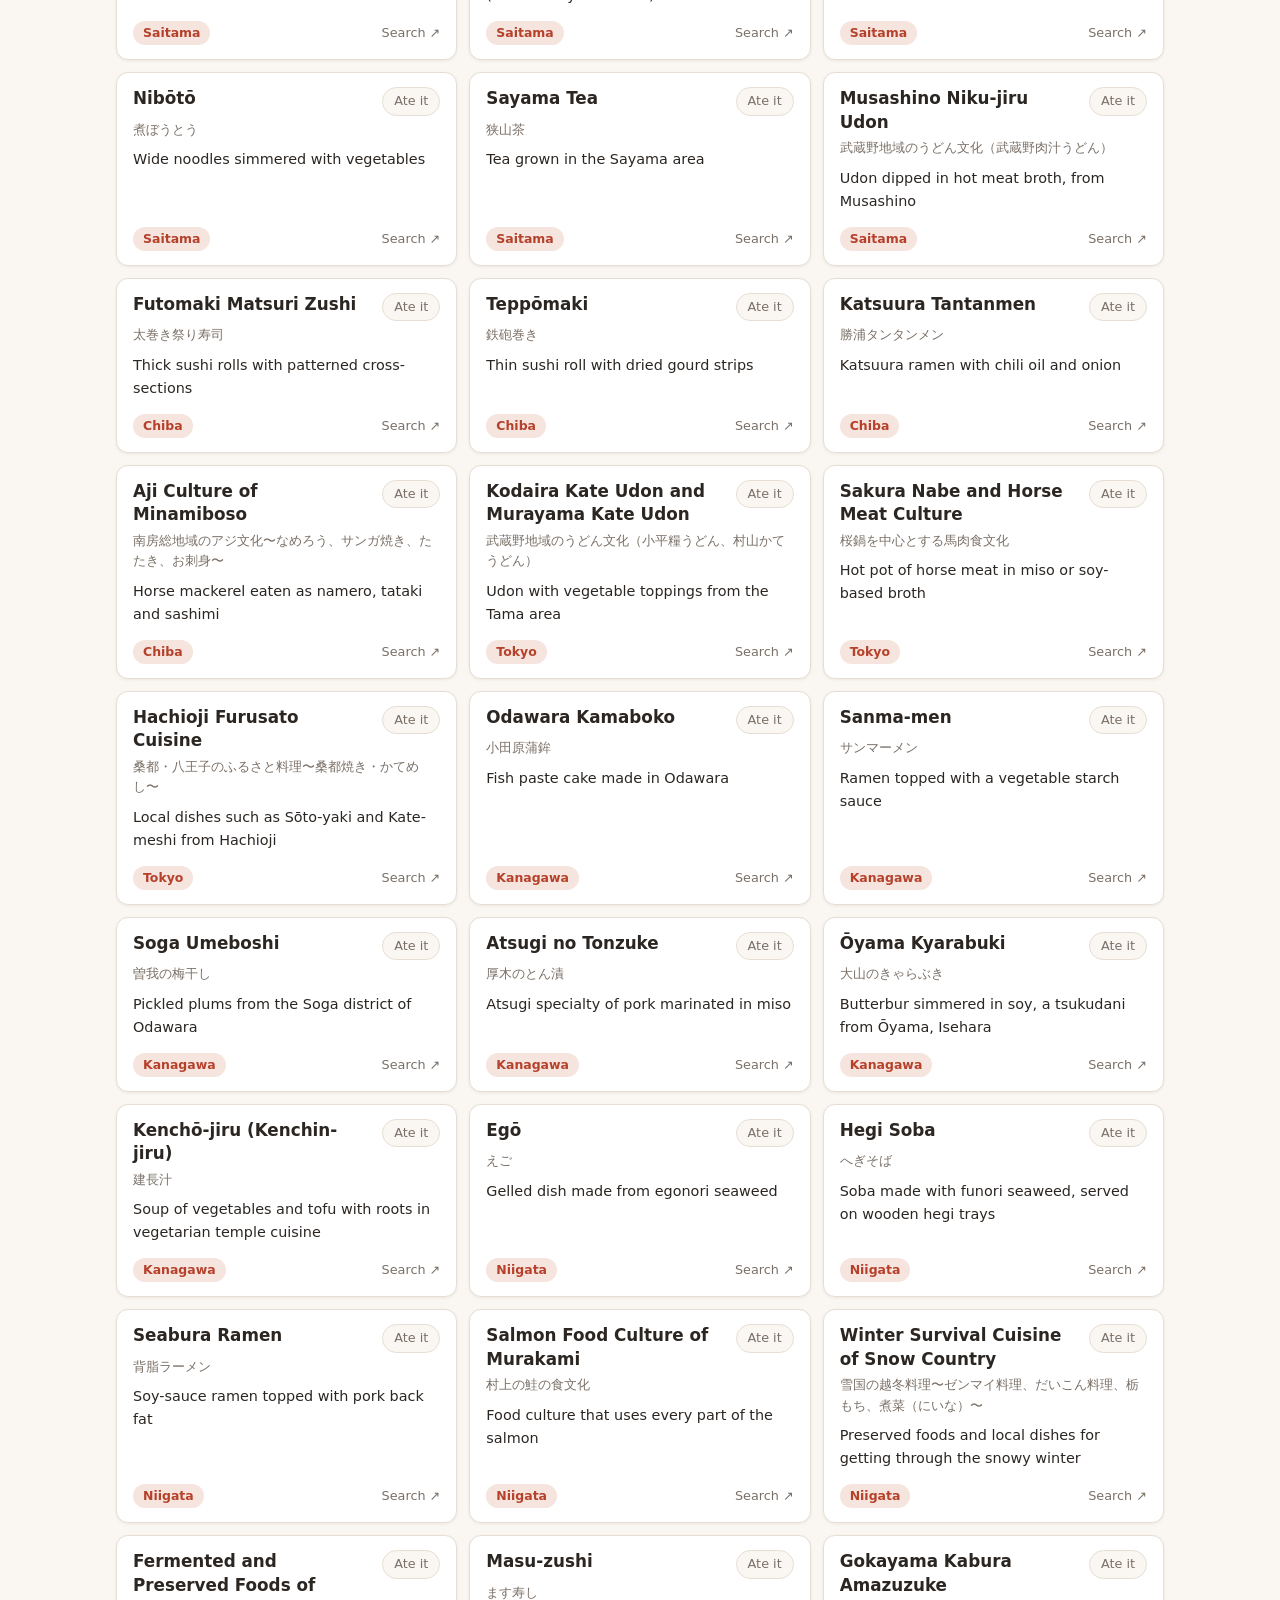
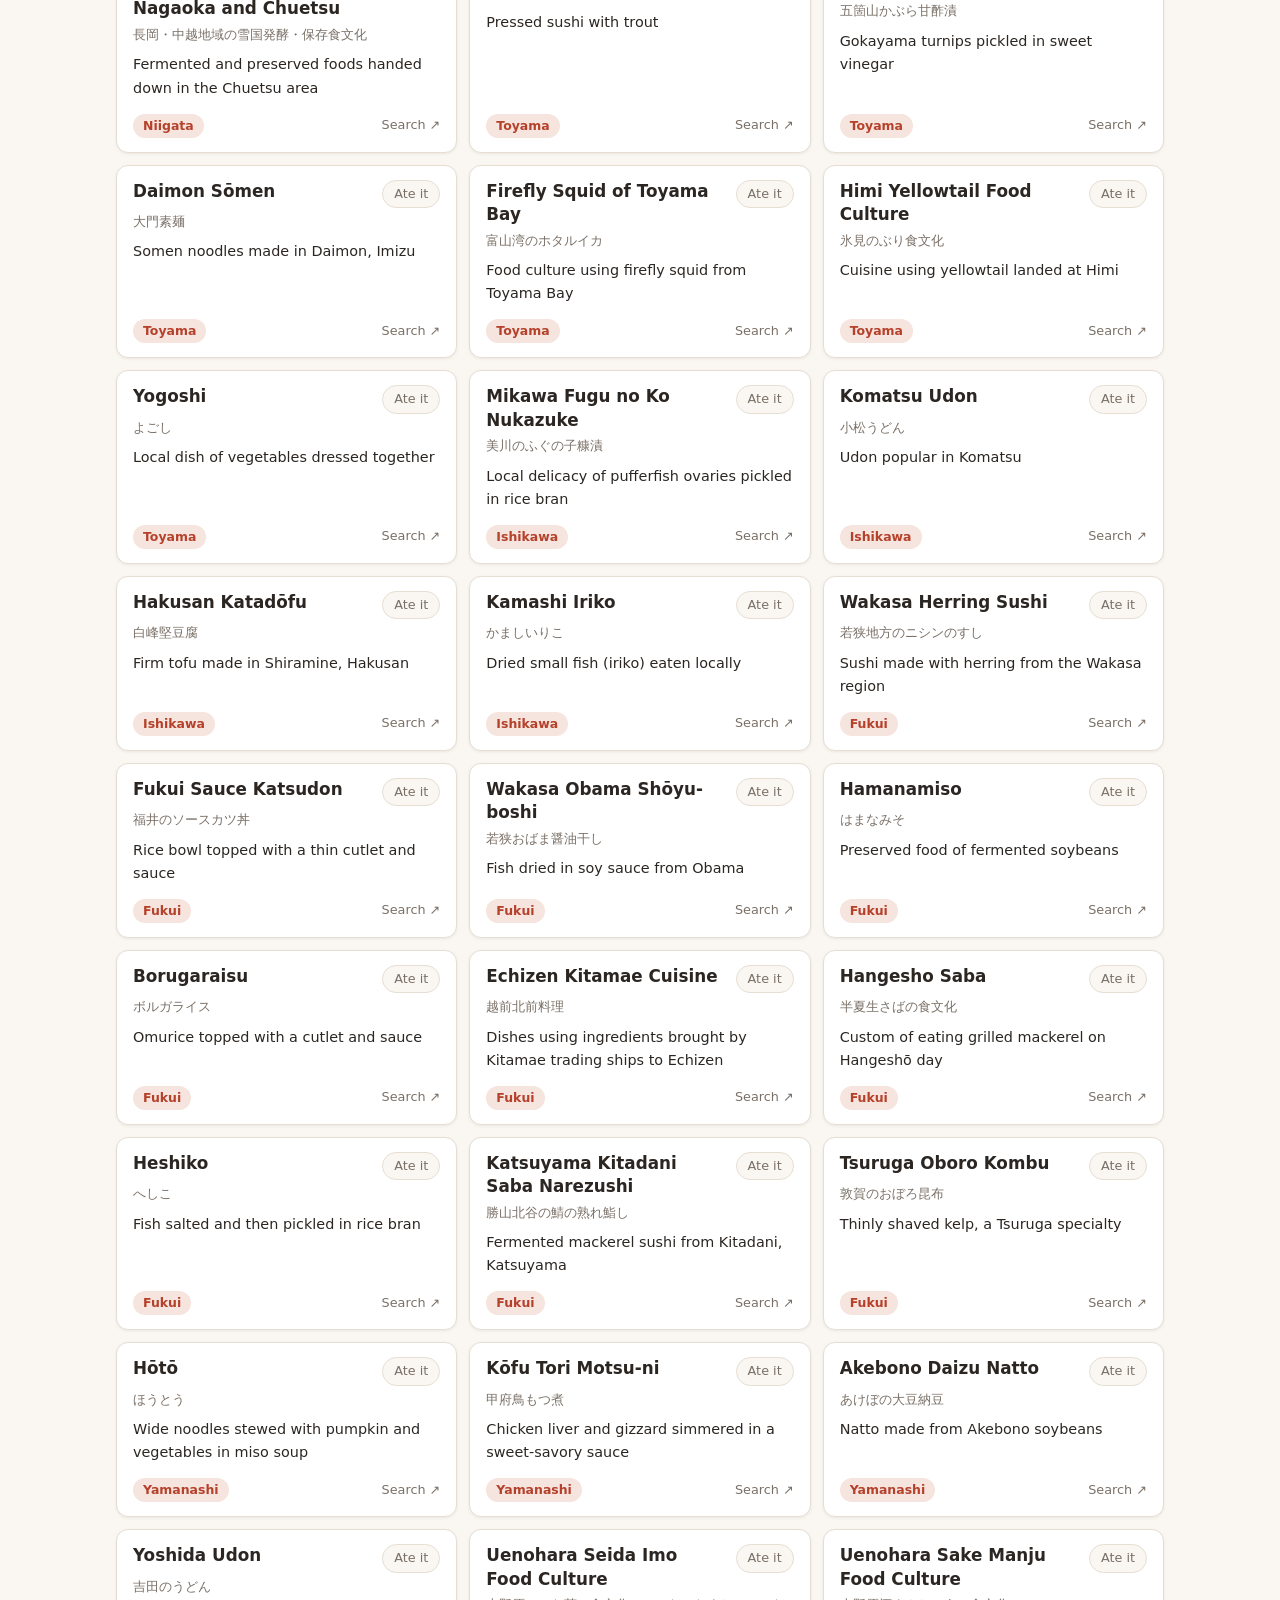
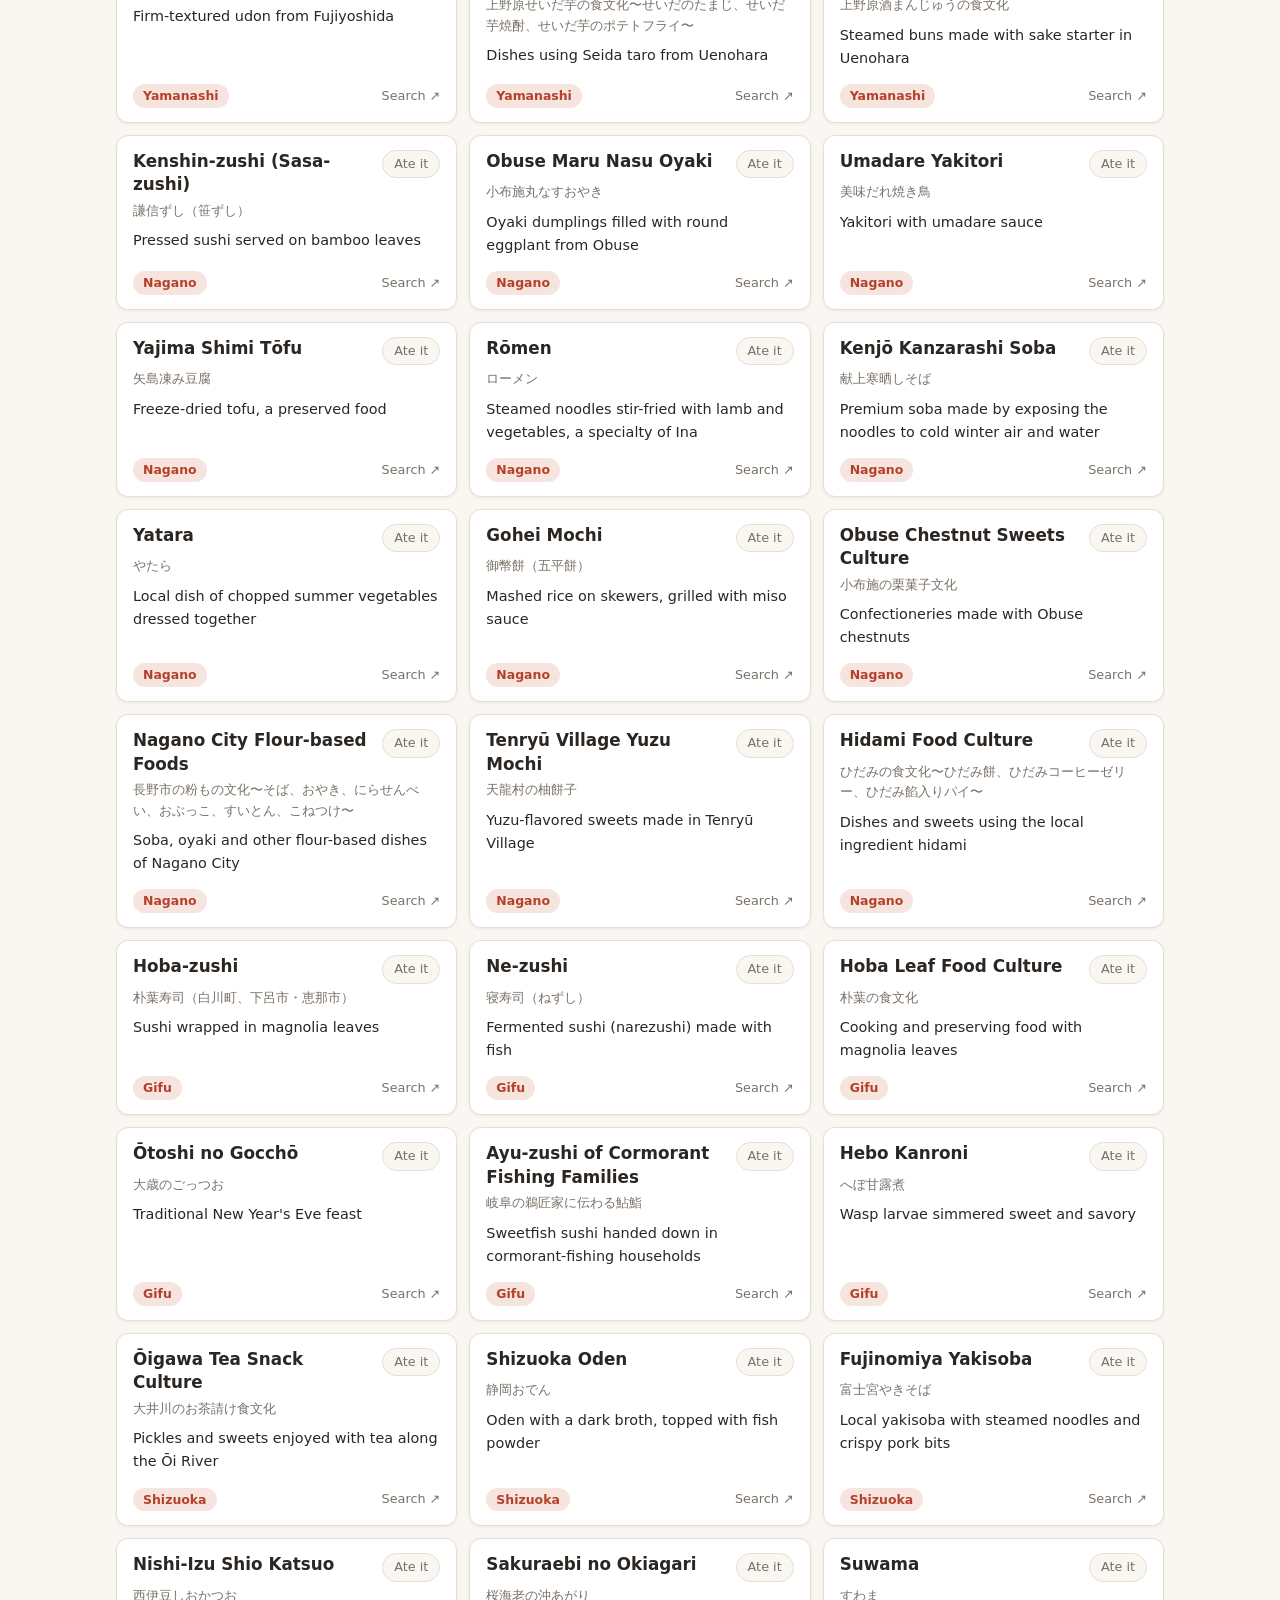
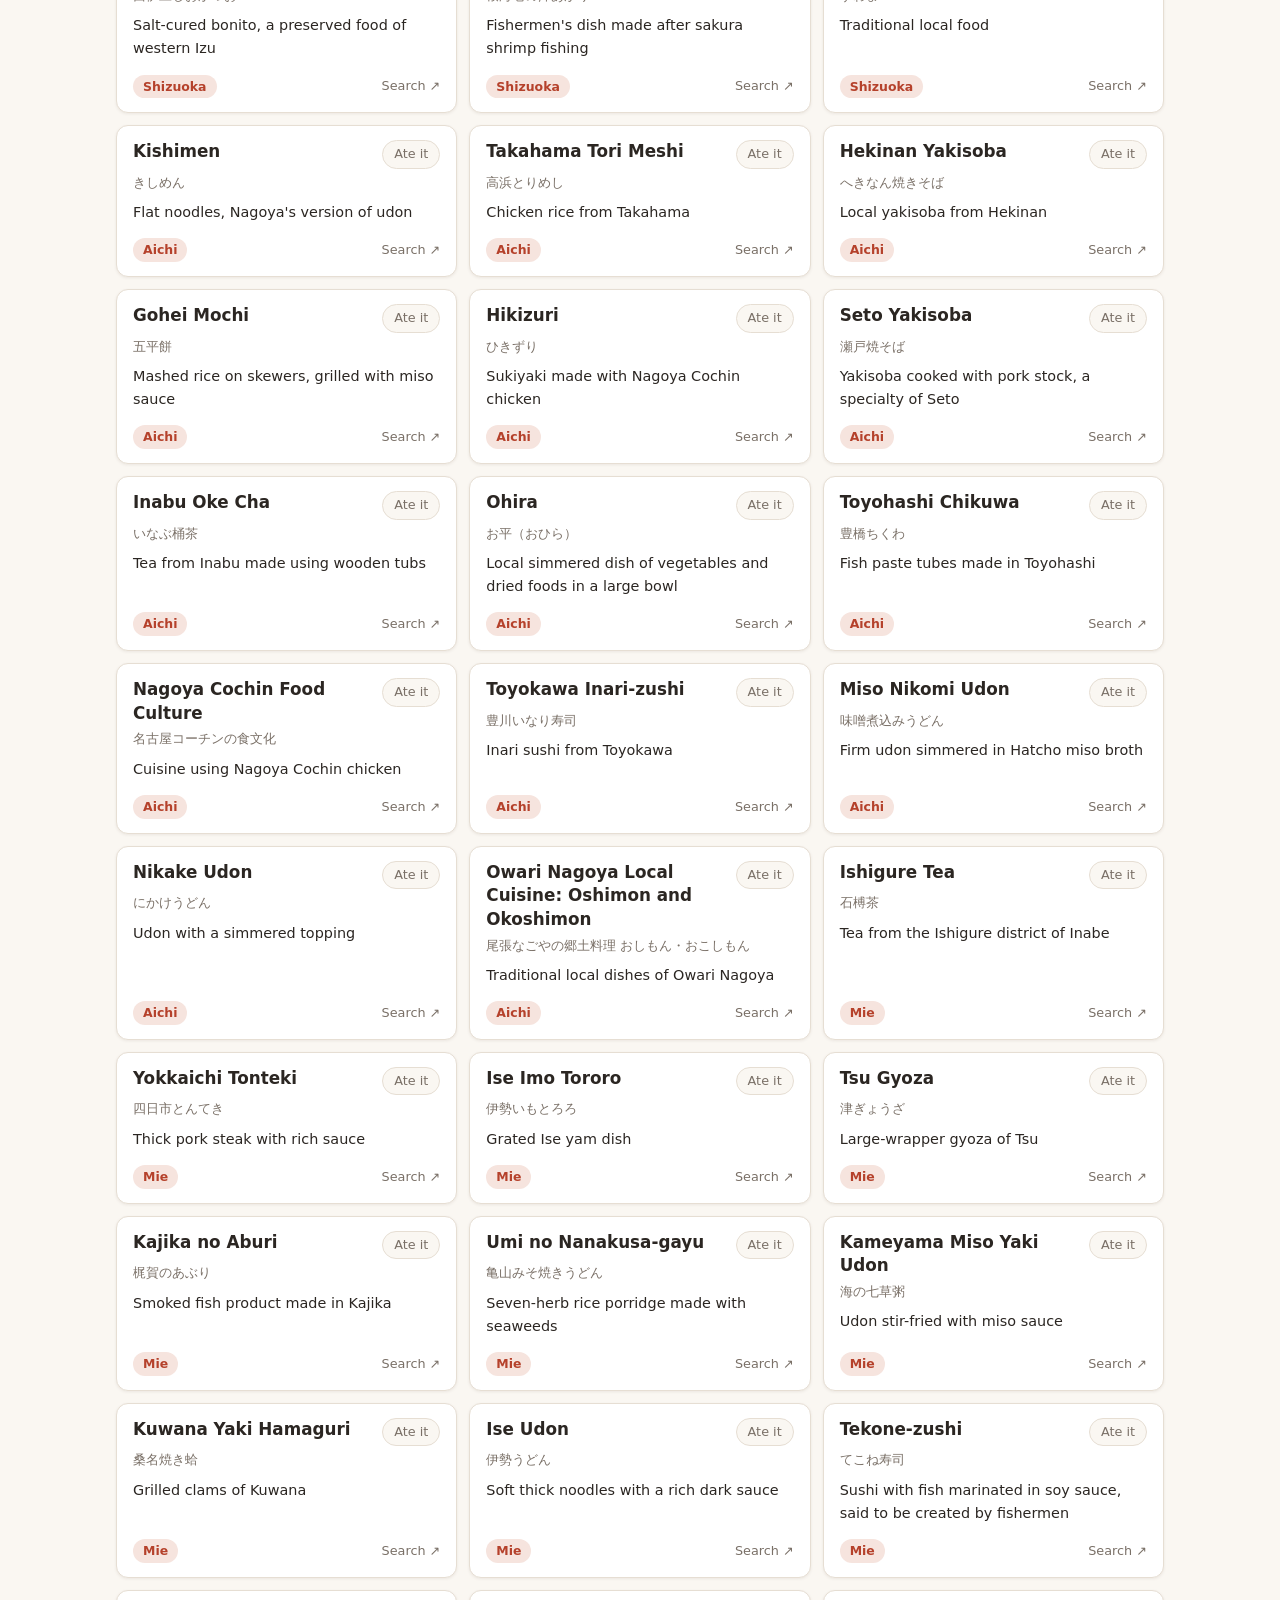
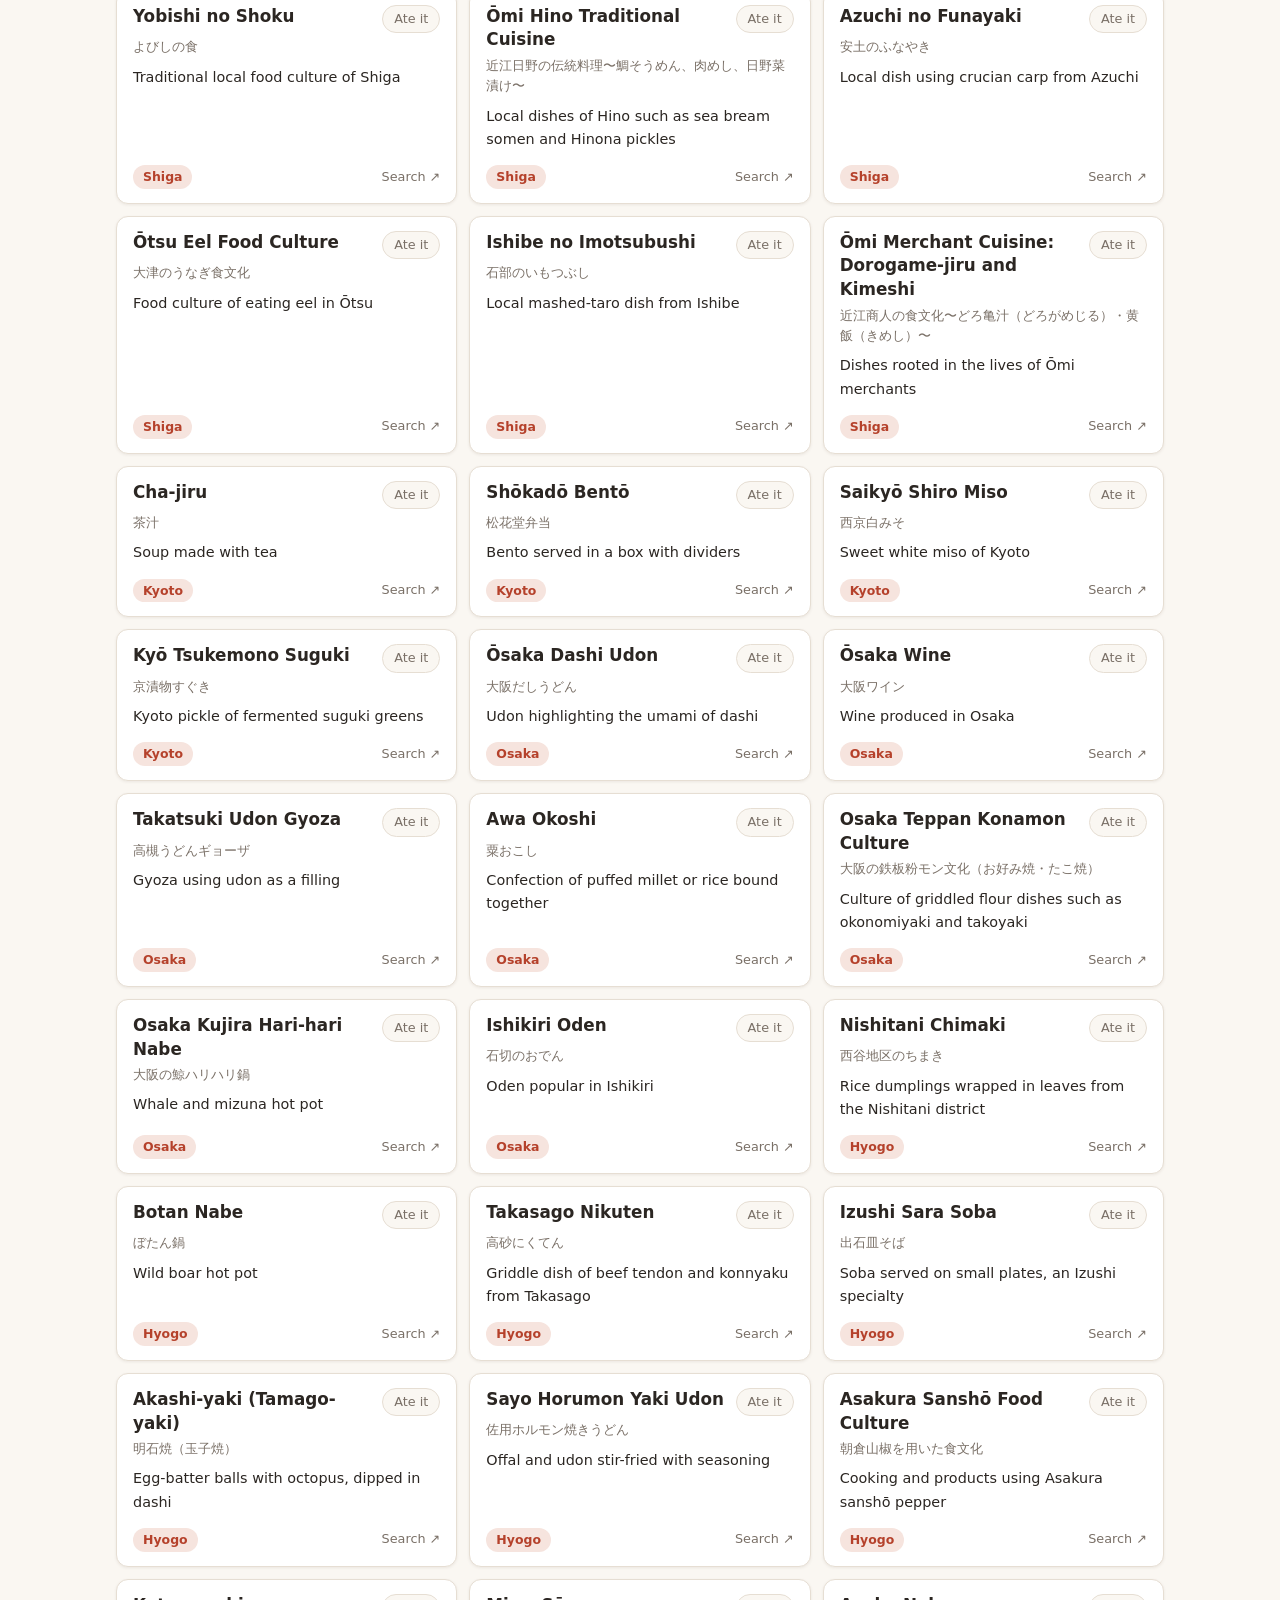
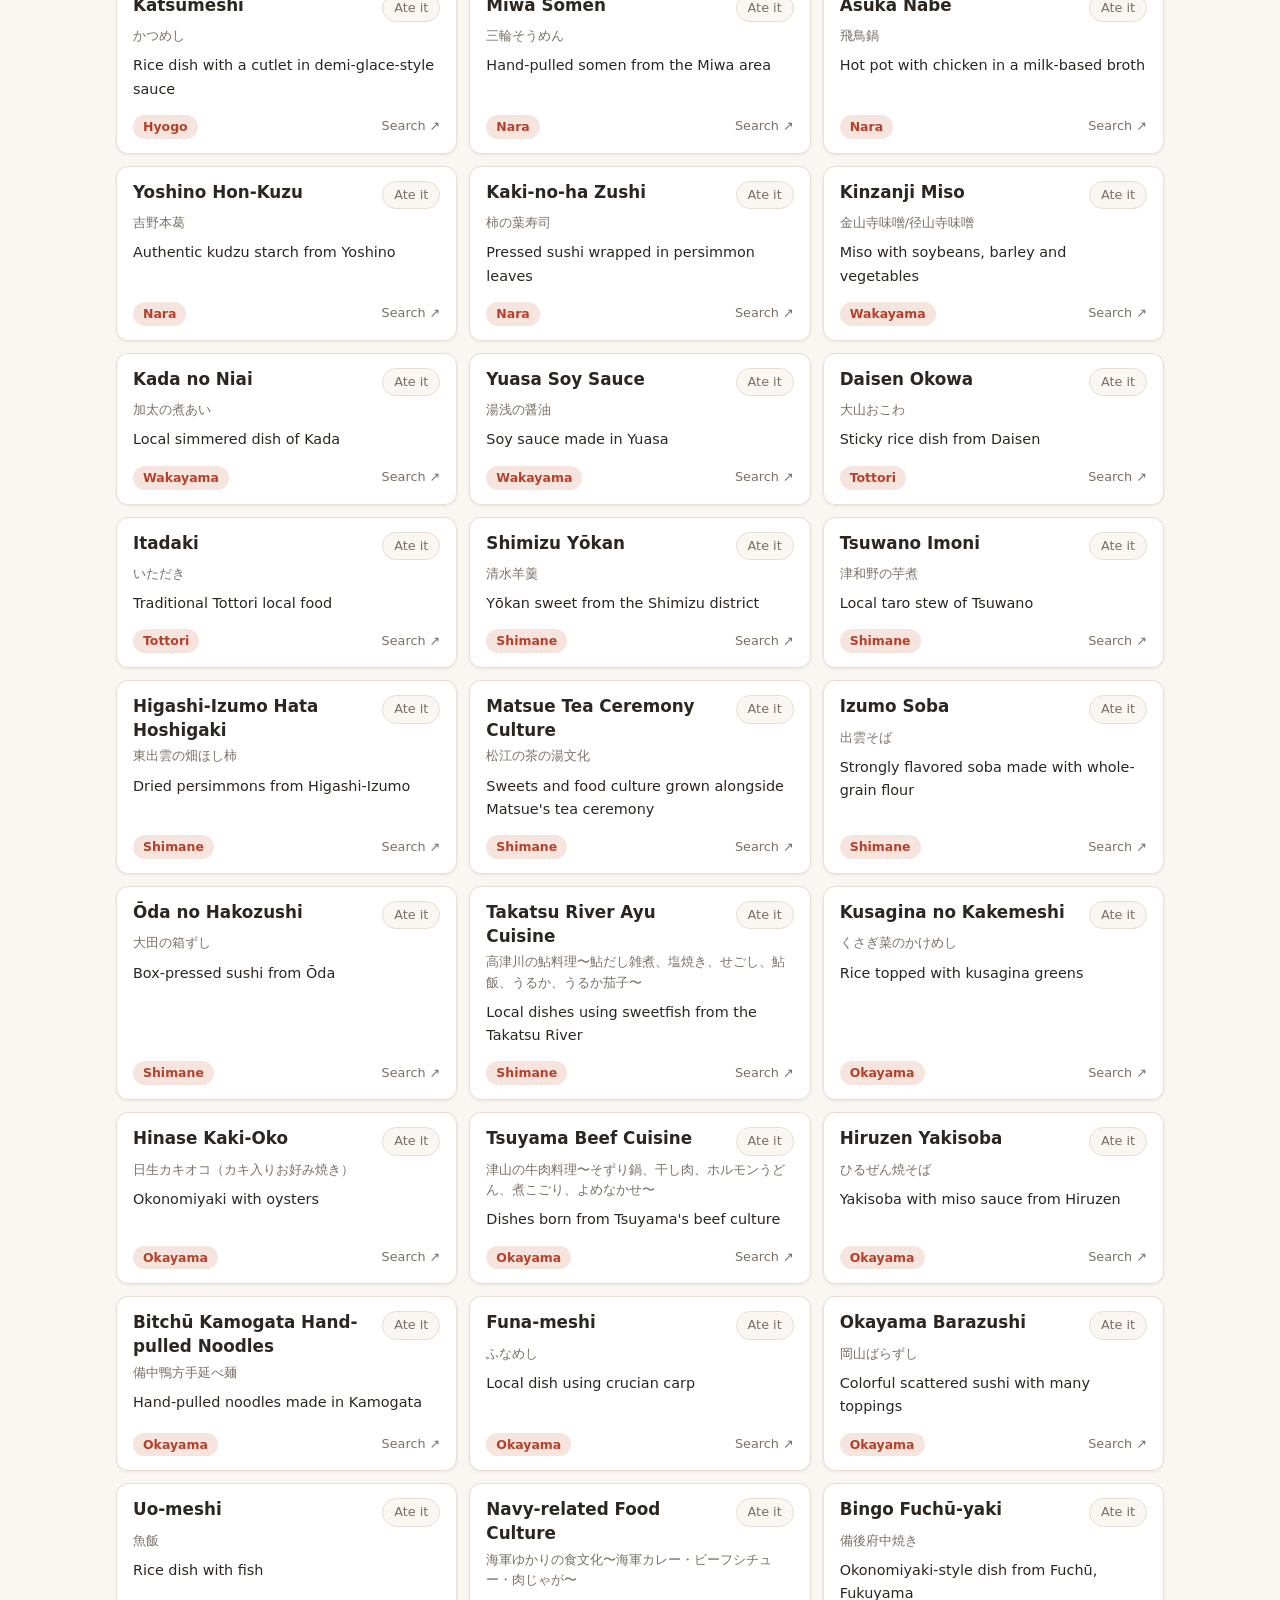
==== commit 789af8ca: "Add files via upload" ====
--- a/index.html
+++ b/index.html
@@ -4,6 +4,10 @@
   <meta charset="UTF-8">
   <meta name="viewport" content="width=device-width, initial-scale=1">
   <title>Local Cuisine | 100年フード検索</title>
+  <meta name="theme-color" content="#b5412b">
+  <link rel="manifest" href="manifest.webmanifest">
+  <link rel="icon" href="icon.svg" type="image/svg+xml">
+  <link rel="apple-touch-icon" href="icon.svg">
   <link rel="stylesheet" href="style.css">
 </head>
 <body>
@@ -21,10 +25,41 @@
   </header>
 
   <main>
+    <section class="progress-panel" aria-labelledby="progTitle">
+      <div class="prog-main">
+        <div class="prog-head">
+          <h2 id="progTitle"></h2>
+          <p class="prog-pct"><span id="pOverallPct">0</span><small>%</small></p>
+        </div>
+        <div class="bar" role="progressbar" aria-valuemin="0" aria-valuemax="100" aria-valuenow="0" id="pOverallBarWrap">
+          <div class="bar-fill" id="pOverallBar"></div>
+        </div>
+        <p class="prog-sub" id="pOverallCount"></p>
+        <p class="prog-msg" id="pMsg"></p>
+      </div>
+
+      <div class="prog-scope" id="pScope" hidden>
+        <div class="prog-head">
+          <h3 id="pScopeLabel"></h3>
+          <p class="prog-pct small"><span id="pScopePct">0</span><small>%</small></p>
+        </div>
+        <div class="bar thin" role="progressbar" aria-valuemin="0" aria-valuemax="100" aria-valuenow="0" id="pScopeBarWrap">
+          <div class="bar-fill" id="pScopeBar"></div>
+        </div>
+        <p class="prog-sub" id="pScopeCount"></p>
+      </div>
+
+      <details class="pref-progress" id="prefProgress">
+        <summary id="prefProgressSummary"></summary>
+        <div id="prefProgressList" class="pref-list"></div>
+      </details>
+    </section>
+
     <section class="controls" aria-label="search">
       <div class="search-row">
         <input id="q" type="search" autocomplete="off">
         <select id="pref" aria-label="prefecture"></select>
+        <select id="status" aria-label="status"></select>
         <button id="clear" type="button" class="ghost"></button>
       </div>
       <div id="regions" class="chips" role="group"></div>
@@ -37,6 +72,7 @@
 
   <footer class="site-footer">
     <p id="source"></p>
+    <p><button id="resetEaten" type="button" class="link-btn"></button></p>
   </footer>
 
   <script src="data.js"></script>
--- a/style.css
+++ b/style.css
@@ -5,6 +5,9 @@
   --muted: #7a7067;
   --accent: #b5412b;
   --accent-soft: #f6e4de;
+  --ok: #2f7d4f;
+  --ok-soft: #e1f1e7;
+  --track: #eadfd3;
   --border: #e6ded3;
   --shadow: 0 1px 3px rgba(60, 40, 20, .08);
 }
@@ -17,6 +20,9 @@
     --muted: #a39a8f;
     --accent: #e0775f;
     --accent-soft: #3b2a25;
+    --ok: #6fcf97;
+    --ok-soft: #22362a;
+    --track: #3a352f;
     --border: #3a352f;
     --shadow: none;
   }
@@ -32,10 +38,7 @@
   line-height: 1.6;
 }
 
-.site-header {
-  background: var(--accent);
-  color: #fff;
-}
+.site-header { background: #b5412b; color: #fff; }
 .header-inner {
   max-width: 1080px;
   margin: 0 auto;
@@ -76,6 +79,90 @@
   padding: 20px 16px 8px;
 }
 
+/* ---- Progress ---- */
+.progress-panel {
+  background: var(--surface);
+  border: 1px solid var(--border);
+  border-radius: 12px;
+  padding: 16px;
+  box-shadow: var(--shadow);
+  margin-bottom: 14px;
+}
+.prog-head {
+  display: flex;
+  justify-content: space-between;
+  align-items: baseline;
+  gap: 12px;
+}
+.prog-head h2, .prog-head h3 { margin: 0; font-size: 1rem; }
+.prog-head h3 { font-size: .9rem; }
+.prog-pct {
+  margin: 0;
+  font-size: 2.2rem;
+  font-weight: 700;
+  color: var(--accent);
+  line-height: 1.1;
+  font-variant-numeric: tabular-nums;
+}
+.prog-pct small { font-size: 1rem; margin-left: 2px; }
+.prog-pct.small { font-size: 1.3rem; }
+
+.bar {
+  height: 14px;
+  background: var(--track);
+  border-radius: 999px;
+  overflow: hidden;
+  margin-top: 6px;
+}
+.bar.thin { height: 8px; }
+.bar-fill {
+  height: 100%;
+  width: 0;
+  background: linear-gradient(90deg, #e0775f, #b5412b);
+  border-radius: 999px;
+  transition: width .35s ease;
+}
+.bar-fill.done { background: linear-gradient(90deg, #6fcf97, #2f7d4f); }
+
+.prog-sub { margin: 6px 0 0; font-size: .85rem; color: var(--muted); }
+.prog-msg { margin: 2px 0 0; font-size: .9rem; font-weight: 600; }
+
+.prog-scope {
+  margin-top: 14px;
+  padding-top: 12px;
+  border-top: 1px dashed var(--border);
+}
+
+.pref-progress { margin-top: 12px; }
+.pref-progress summary {
+  cursor: pointer;
+  font-size: .85rem;
+  color: var(--muted);
+}
+.pref-list {
+  display: grid;
+  grid-template-columns: repeat(auto-fill, minmax(170px, 1fr));
+  gap: 6px;
+  margin-top: 10px;
+}
+.pref-item {
+  text-align: left;
+  border: 1px solid var(--border);
+  background: var(--bg);
+  color: var(--text);
+  border-radius: 8px;
+  padding: 6px 10px;
+  font: inherit;
+  font-size: .8rem;
+  cursor: pointer;
+}
+.pref-item:hover { border-color: var(--accent); }
+.pref-item .row { display: flex; justify-content: space-between; gap: 6px; }
+.pref-item .row b { font-variant-numeric: tabular-nums; }
+.pref-item .bar { height: 5px; margin-top: 4px; }
+.pref-item.done { border-color: var(--ok); }
+
+/* ---- Controls ---- */
 .controls {
   background: var(--surface);
   border: 1px solid var(--border);
@@ -85,7 +172,7 @@
 }
 .search-row {
   display: grid;
-  grid-template-columns: 1fr auto auto;
+  grid-template-columns: 1fr auto auto auto;
   gap: 8px;
 }
 .search-row input,
@@ -138,6 +225,7 @@
   font-size: .9rem;
 }
 
+/* ---- Cards ---- */
 .grid {
   display: grid;
   grid-template-columns: repeat(auto-fill, minmax(280px, 1fr));
@@ -152,6 +240,17 @@
   display: flex;
   flex-direction: column;
   gap: 6px;
+  transition: border-color .2s, background .2s;
+}
+.card.eaten {
+  border-color: var(--ok);
+  background: linear-gradient(0deg, var(--ok-soft), var(--ok-soft)), var(--surface);
+}
+.card-top {
+  display: flex;
+  justify-content: space-between;
+  align-items: flex-start;
+  gap: 10px;
 }
 .card h2 {
   margin: 0;
@@ -167,6 +266,28 @@
   margin: 2px 0 0;
   font-size: .9rem;
 }
+.eat-btn {
+  flex: none;
+  display: inline-flex;
+  align-items: center;
+  gap: 4px;
+  border: 1px solid var(--border);
+  background: var(--bg);
+  color: var(--muted);
+  border-radius: 999px;
+  padding: 3px 11px;
+  font: inherit;
+  font-size: .8rem;
+  cursor: pointer;
+  white-space: nowrap;
+}
+.eat-btn:hover { border-color: var(--ok); color: var(--ok); }
+.eat-btn[aria-pressed="true"] {
+  background: var(--ok);
+  border-color: var(--ok);
+  color: #fff;
+  font-weight: 600;
+}
 .card .foot {
   margin-top: auto;
   padding-top: 8px;
@@ -207,9 +328,24 @@
   color: var(--muted);
   font-size: .8rem;
 }
+.link-btn {
+  background: none;
+  border: 0;
+  padding: 0;
+  color: var(--muted);
+  font: inherit;
+  text-decoration: underline;
+  cursor: pointer;
+}
+.link-btn:hover { color: var(--accent); }
 
 @media (max-width: 560px) {
   .search-row { grid-template-columns: 1fr 1fr; }
   .search-row input { grid-column: 1 / -1; }
   h1 { font-size: 1.25rem; }
-}
+  .prog-pct { font-size: 1.9rem; }
+}
+
+@media (prefers-reduced-motion: reduce) {
+  .bar-fill, .card { transition: none; }
+}
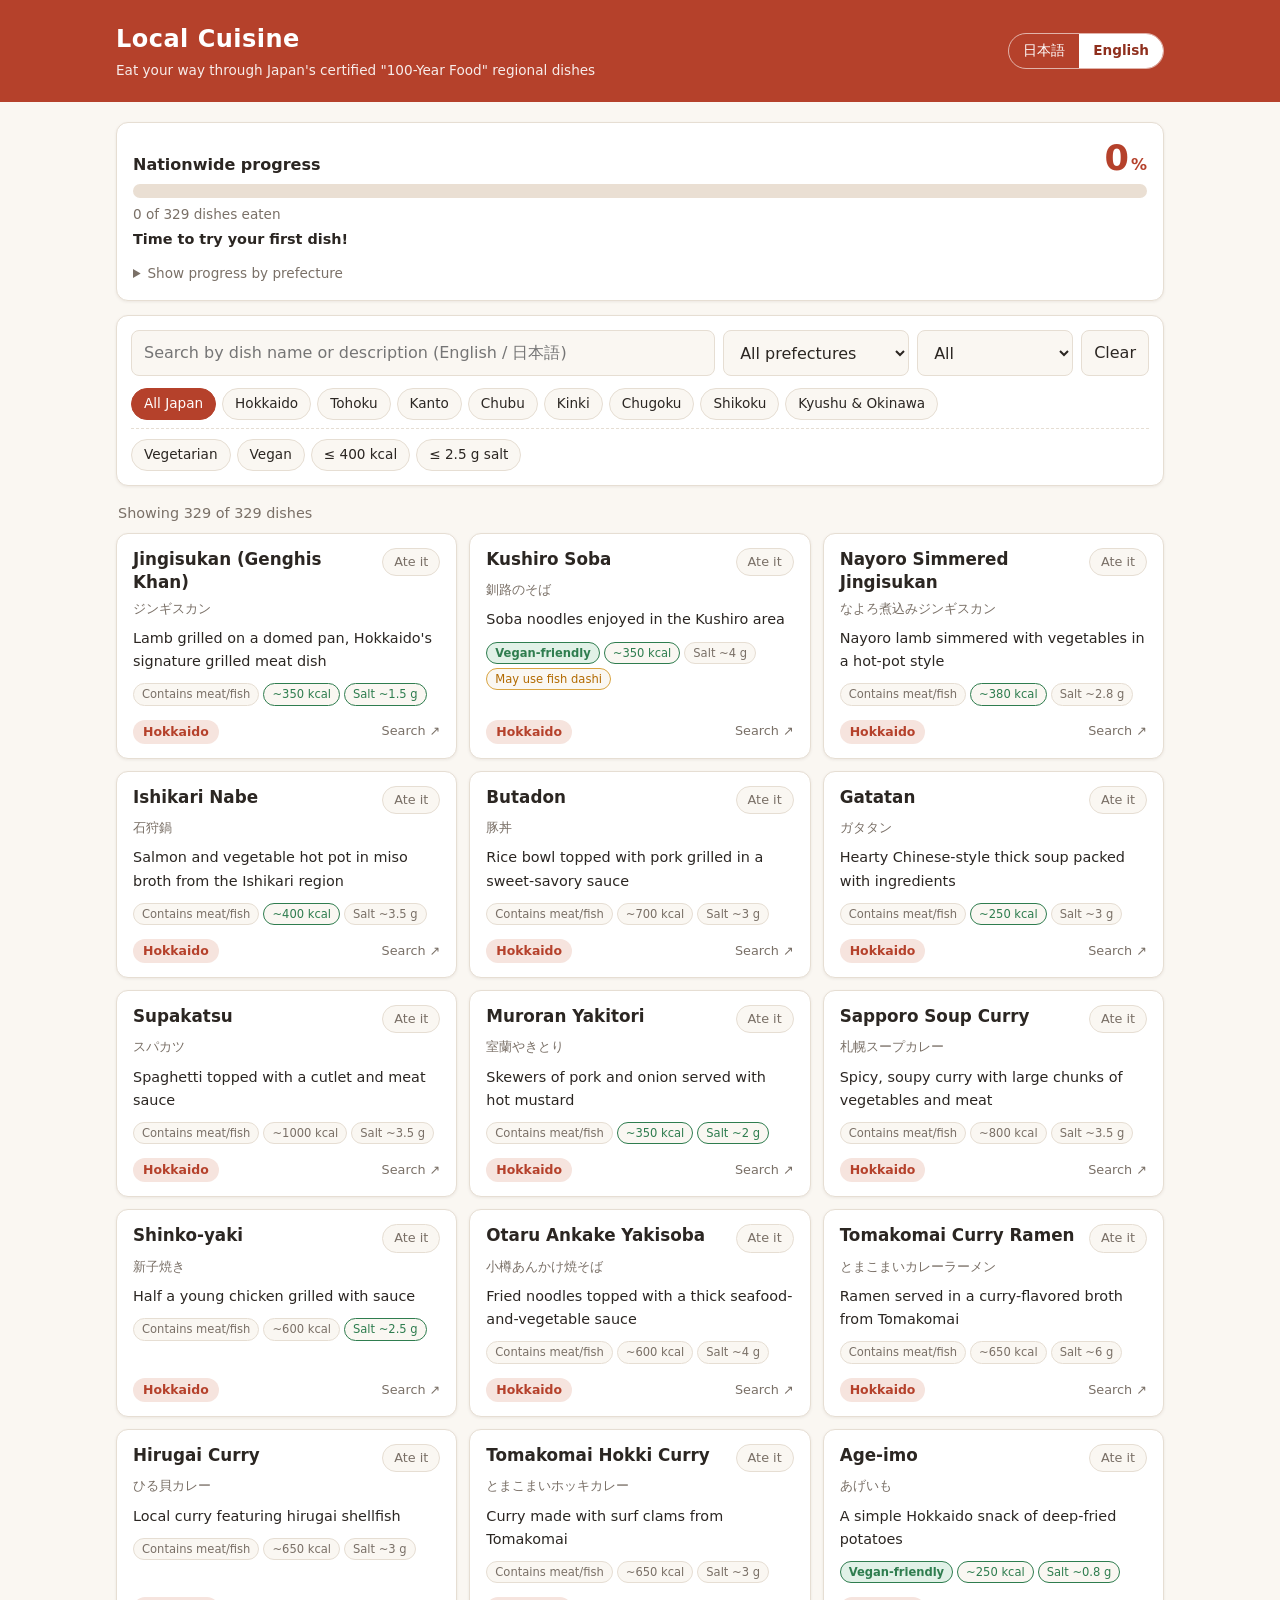
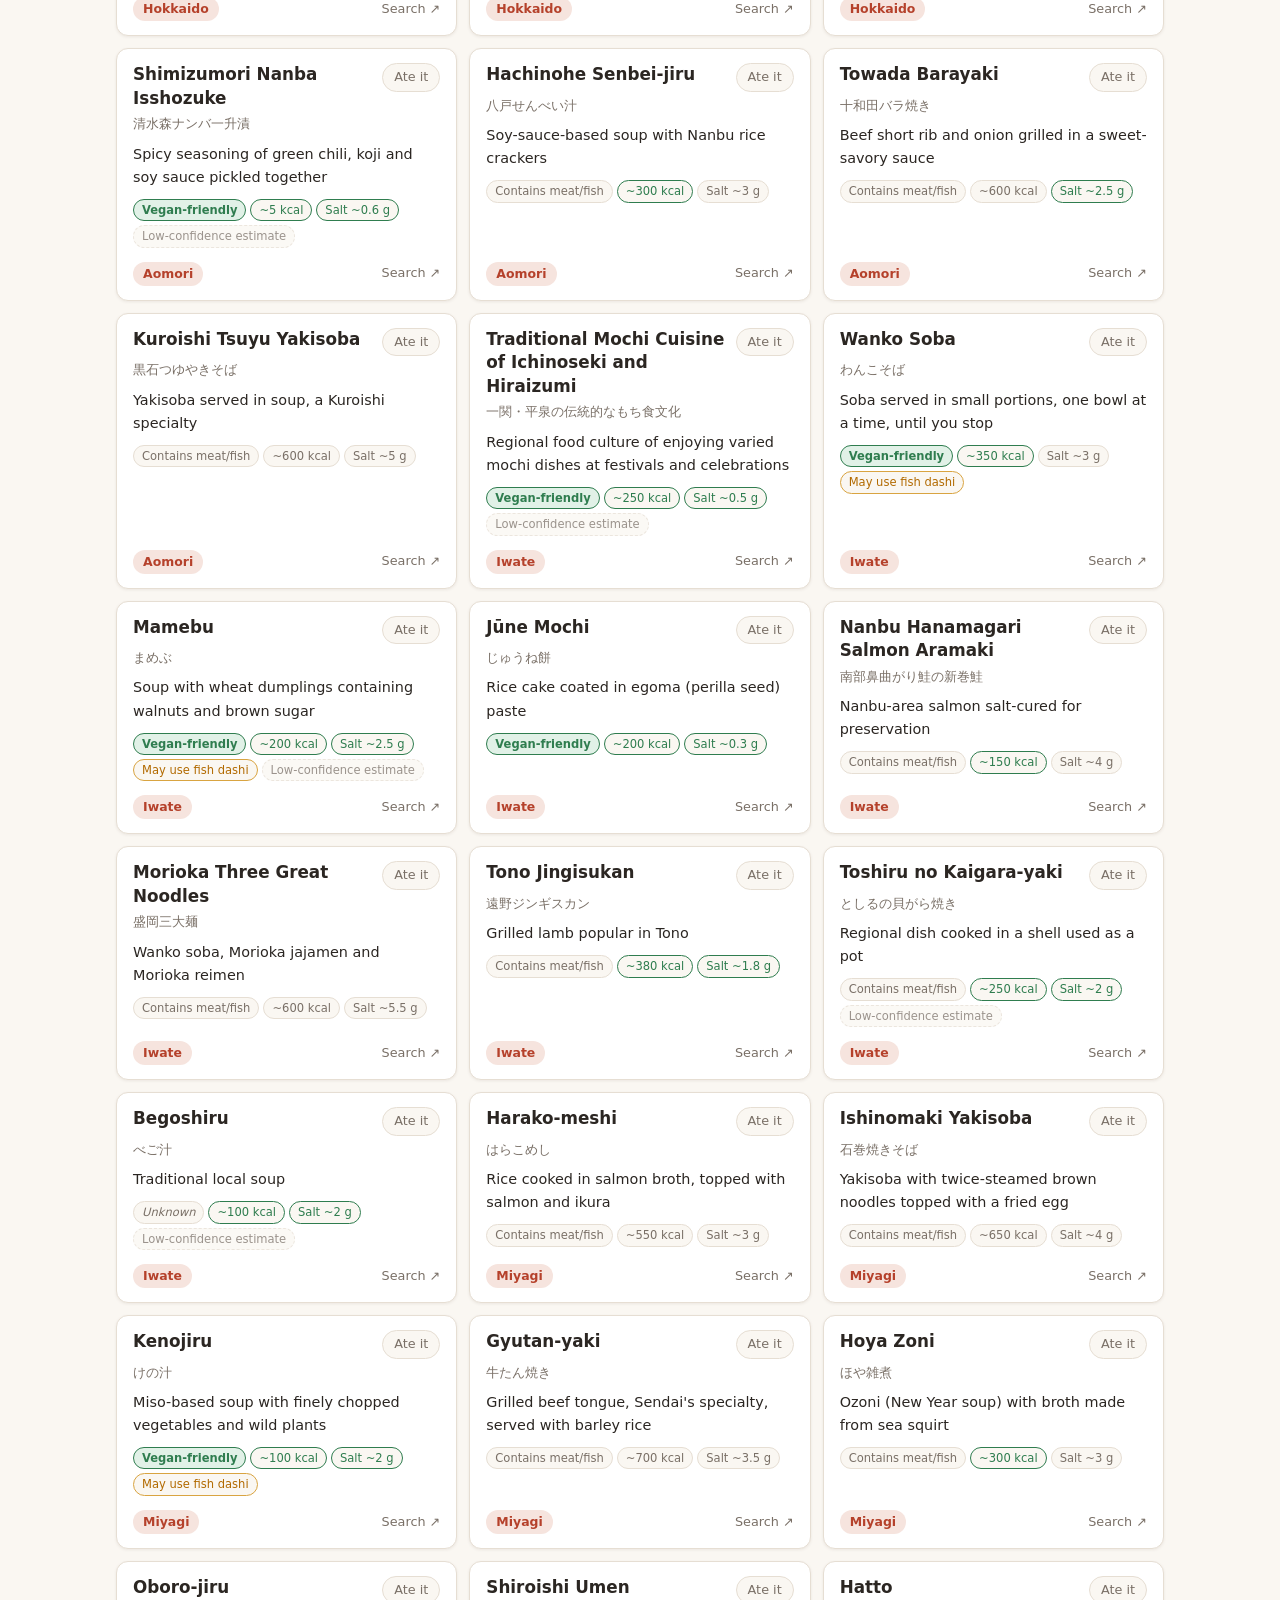
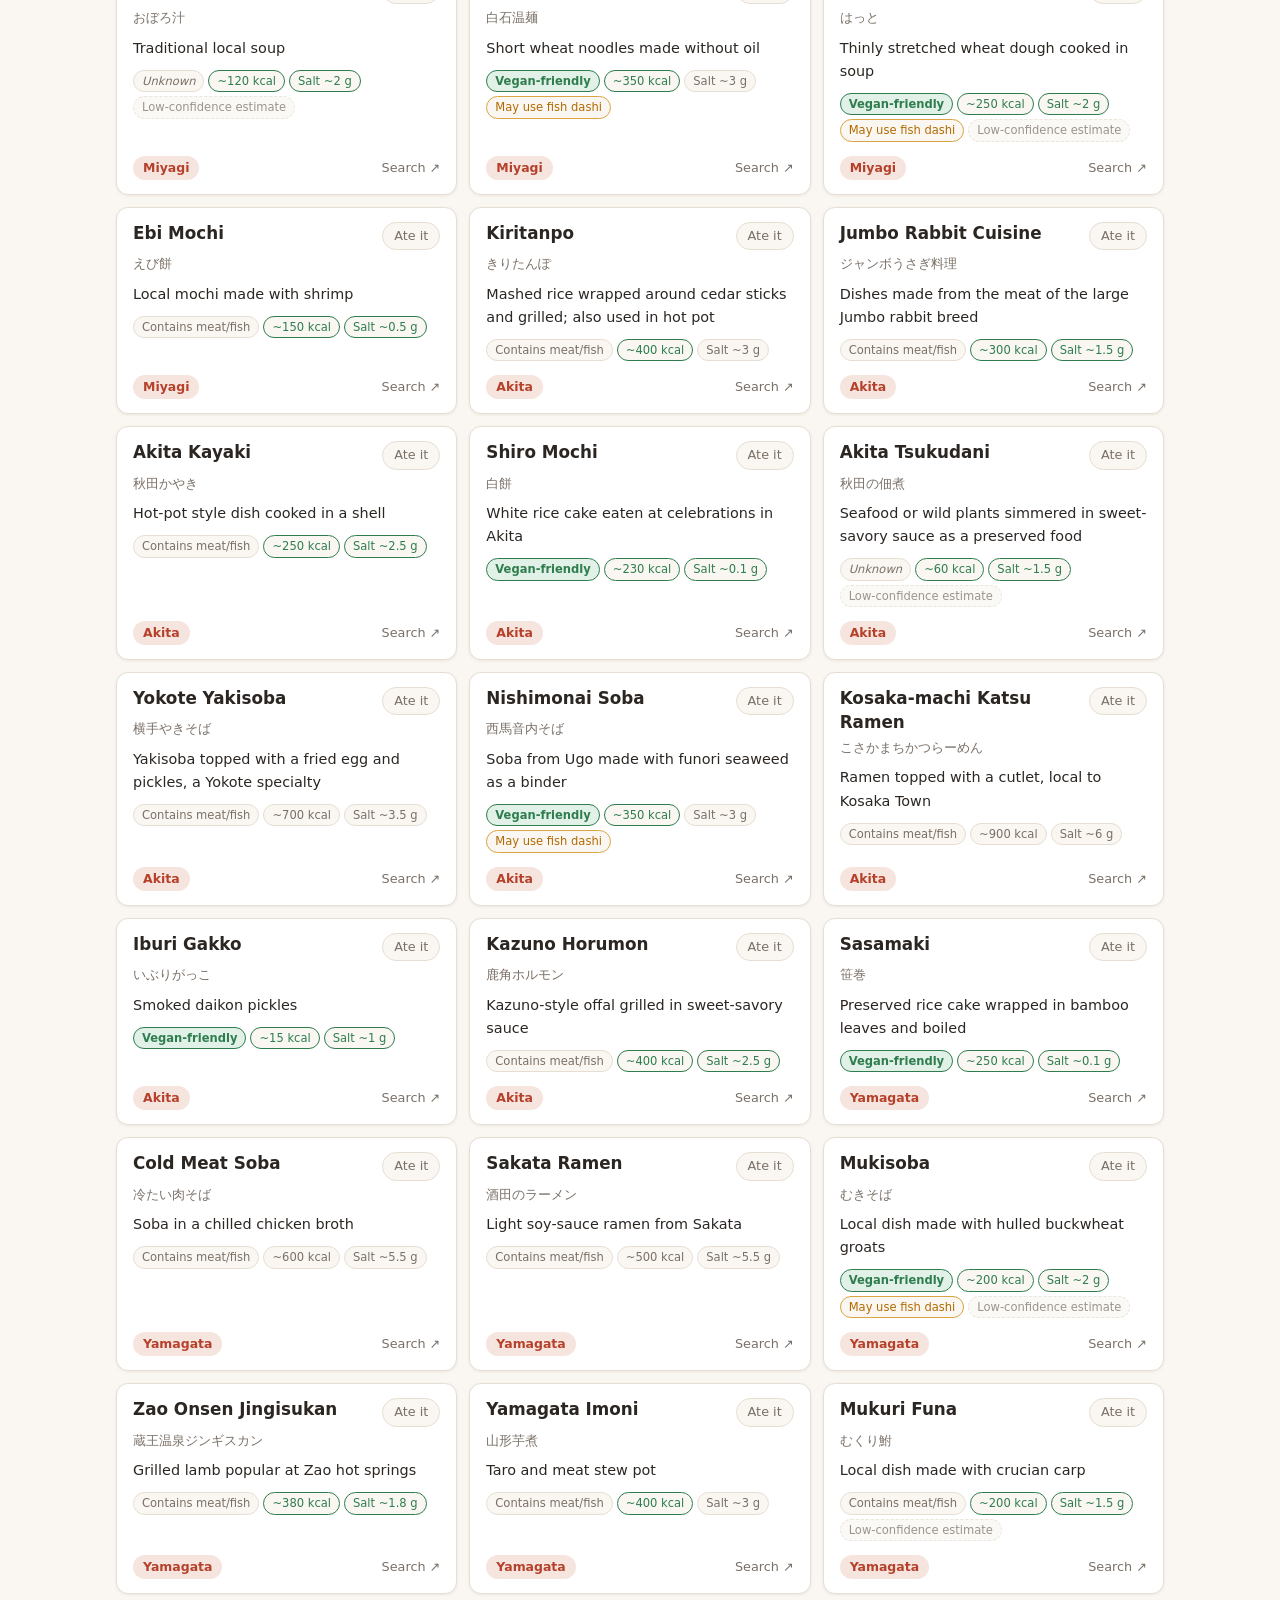
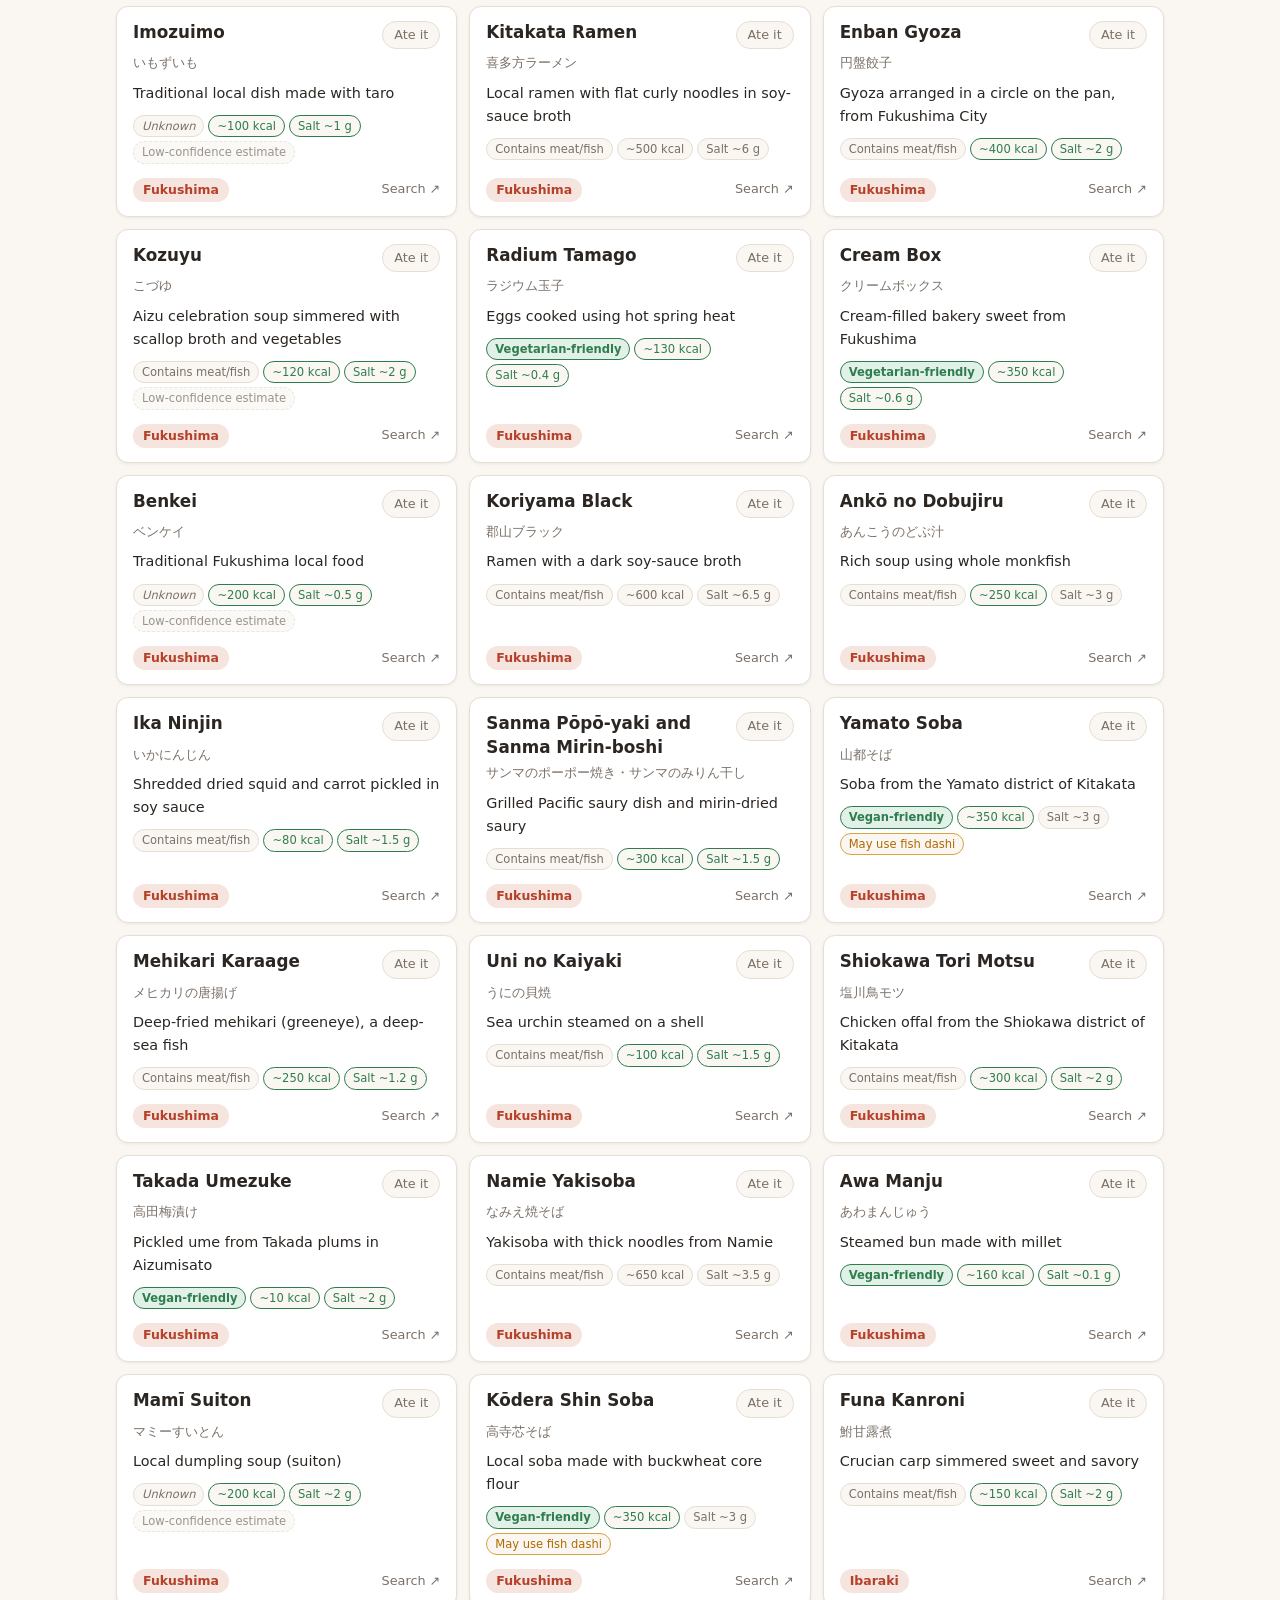
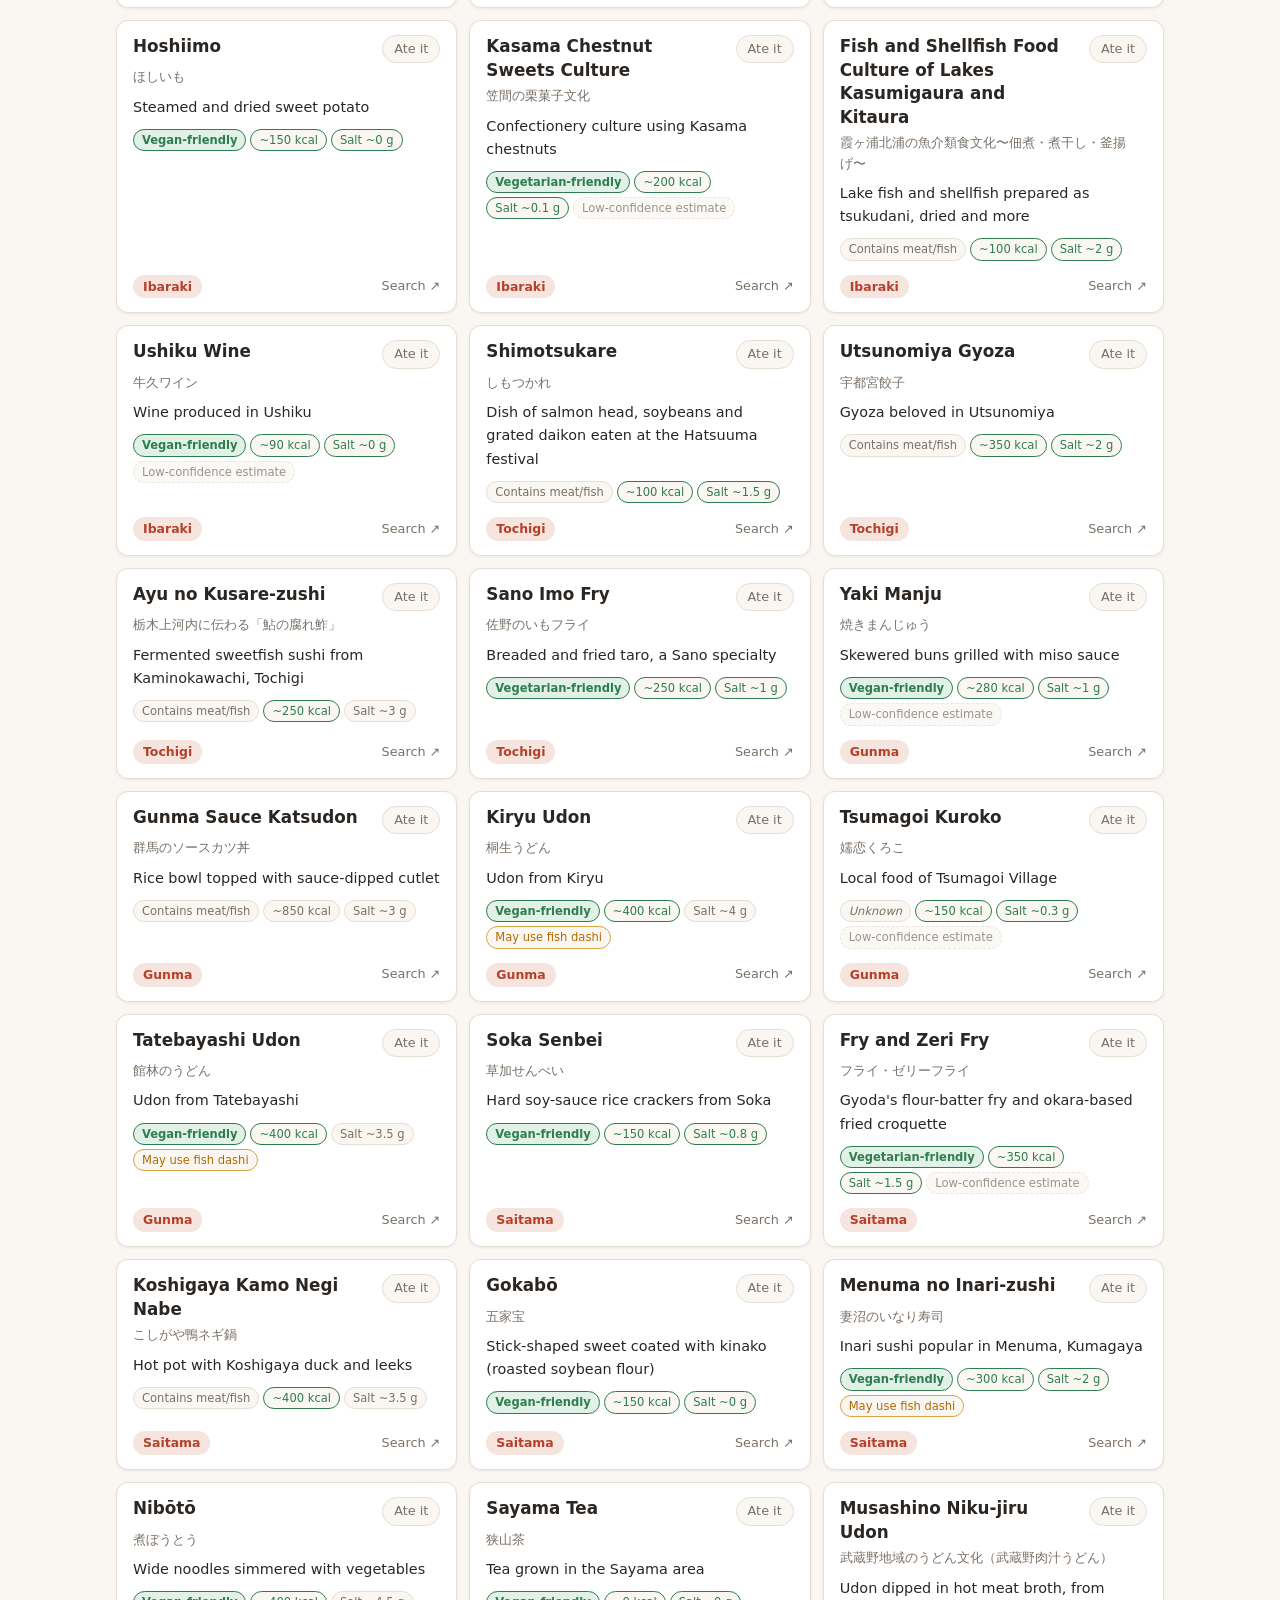
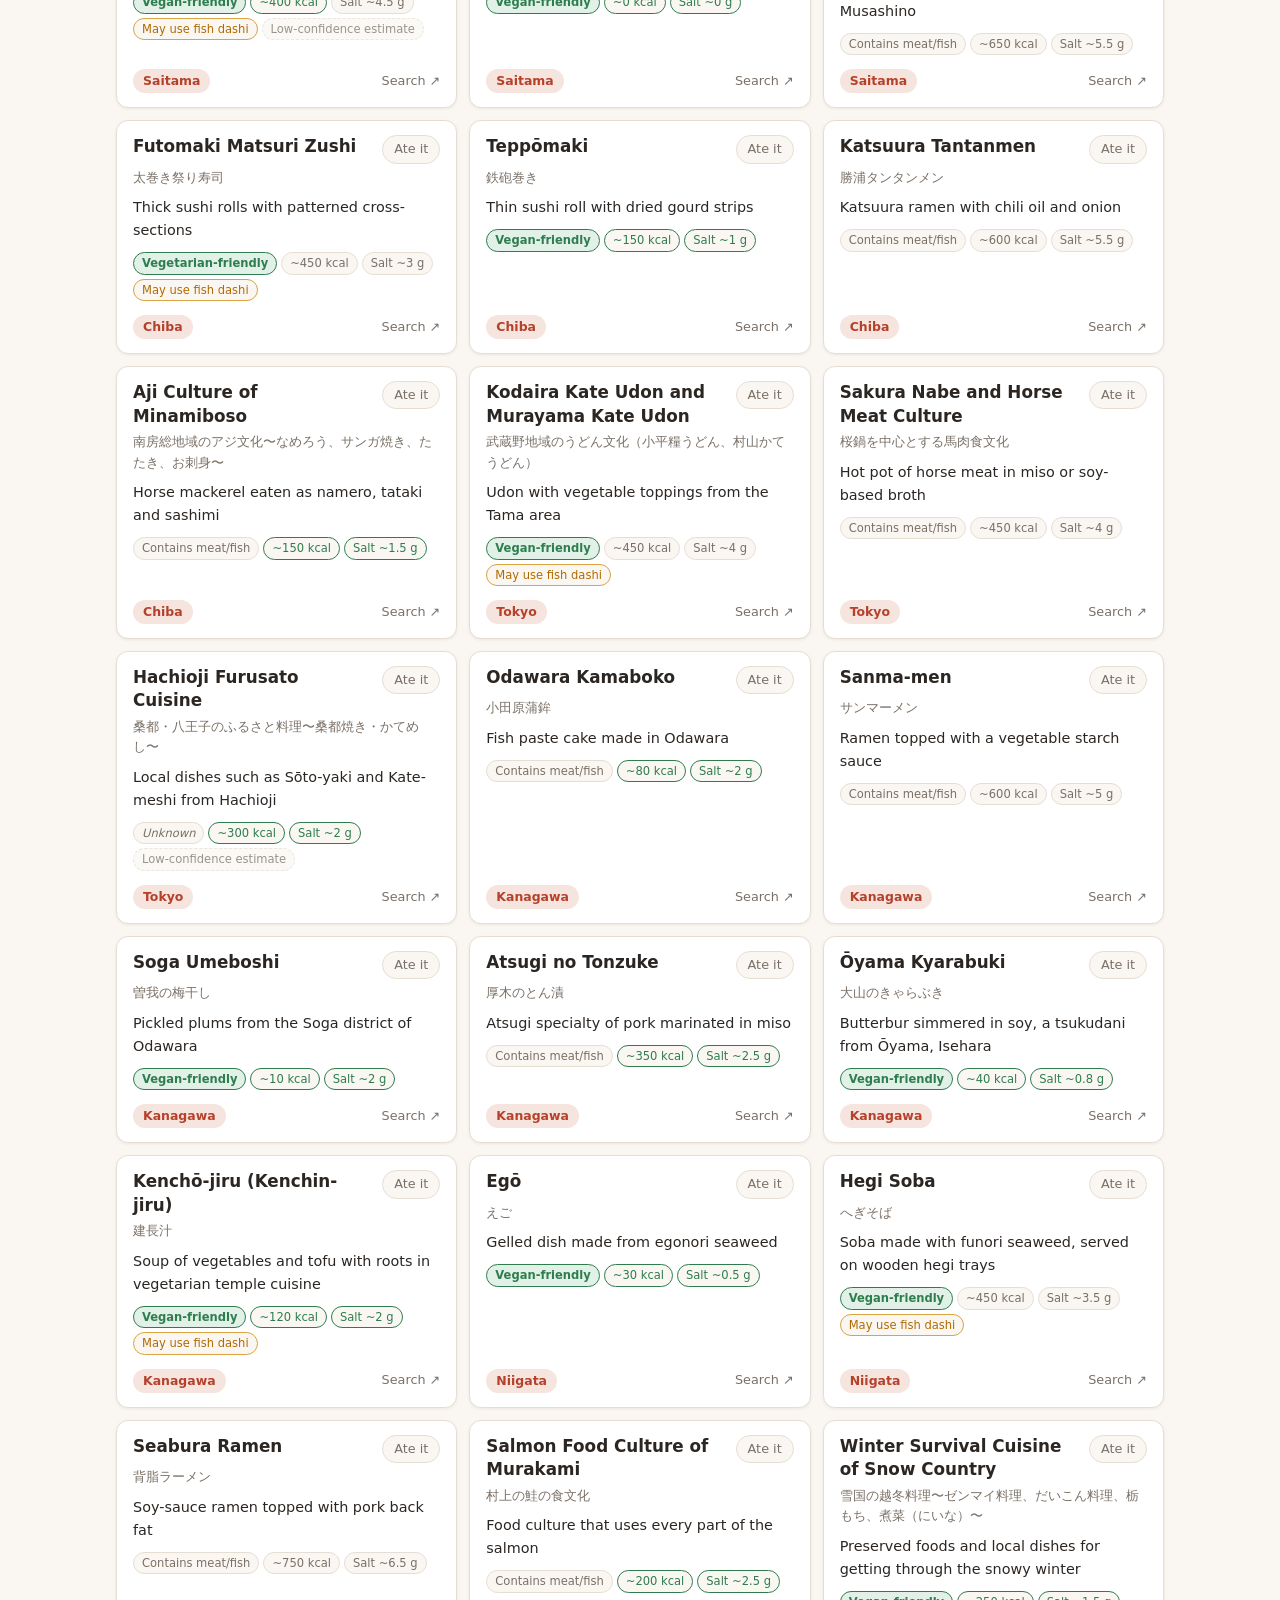
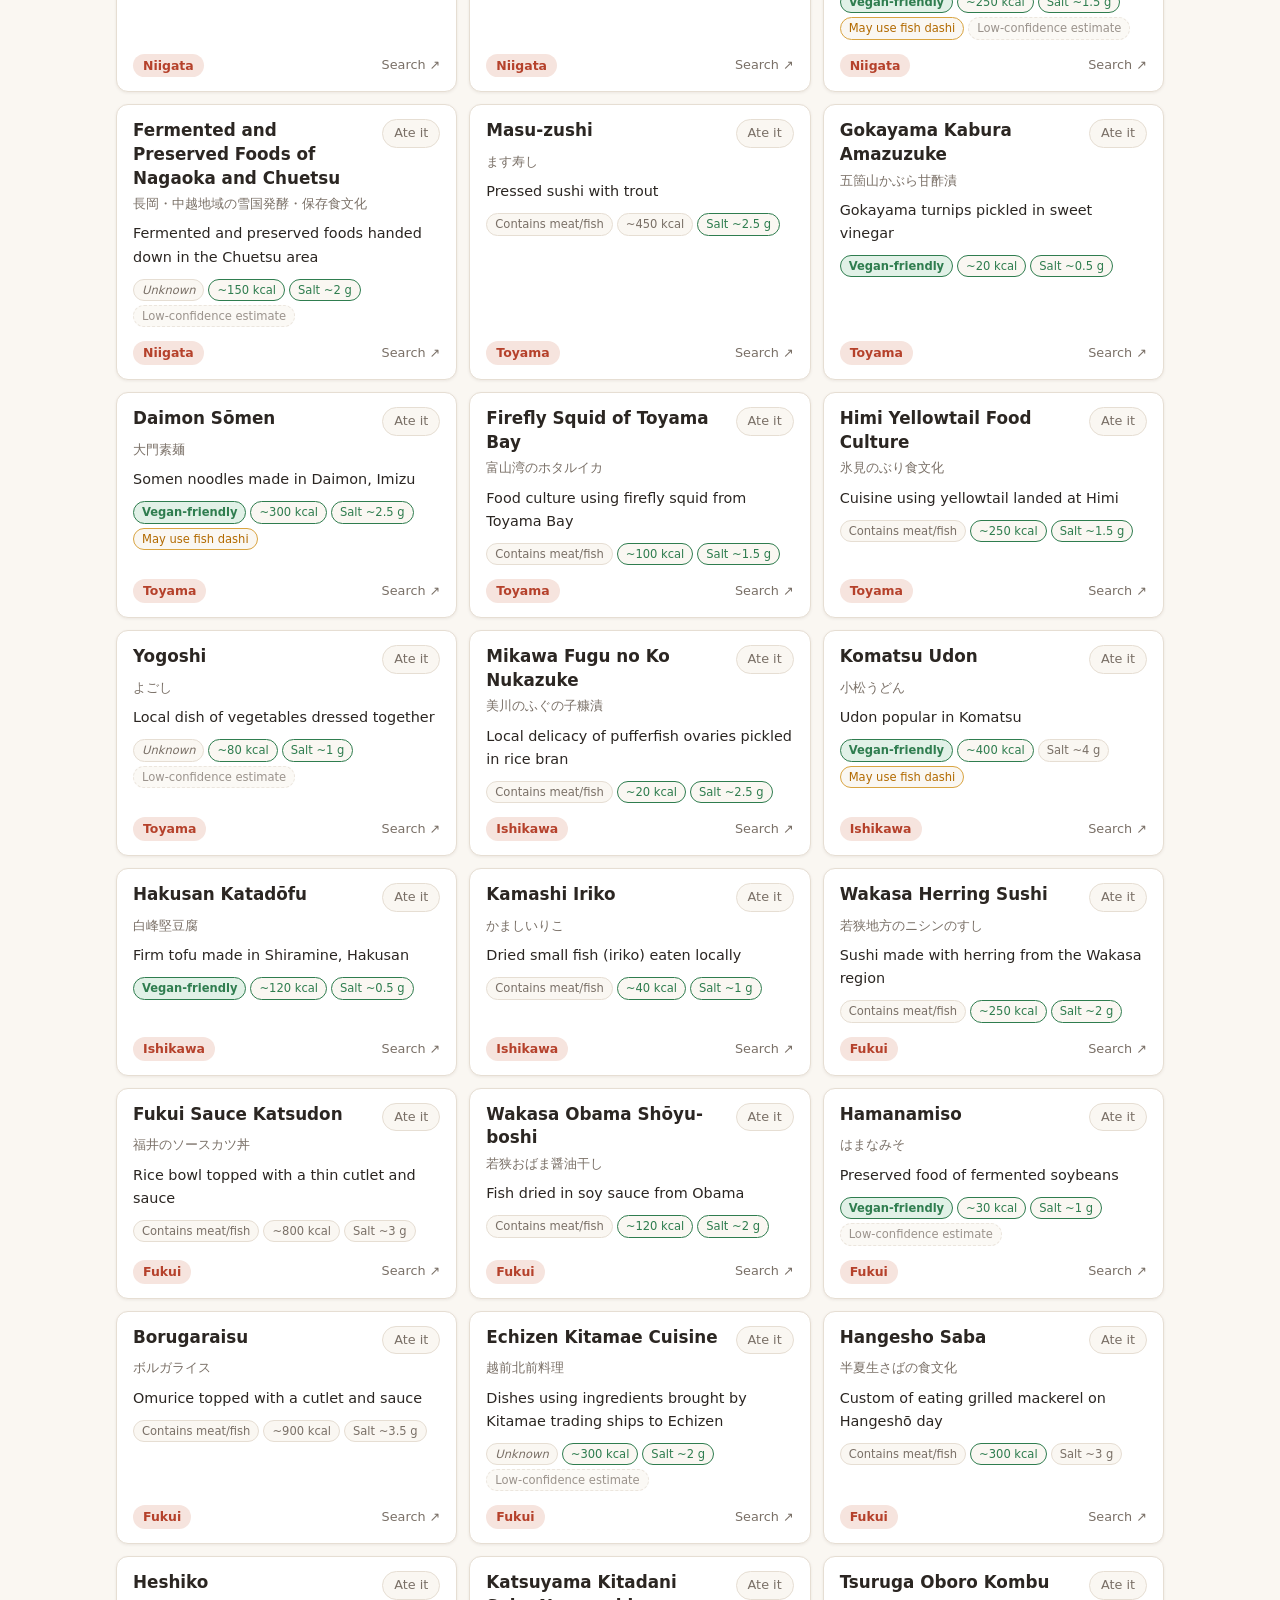
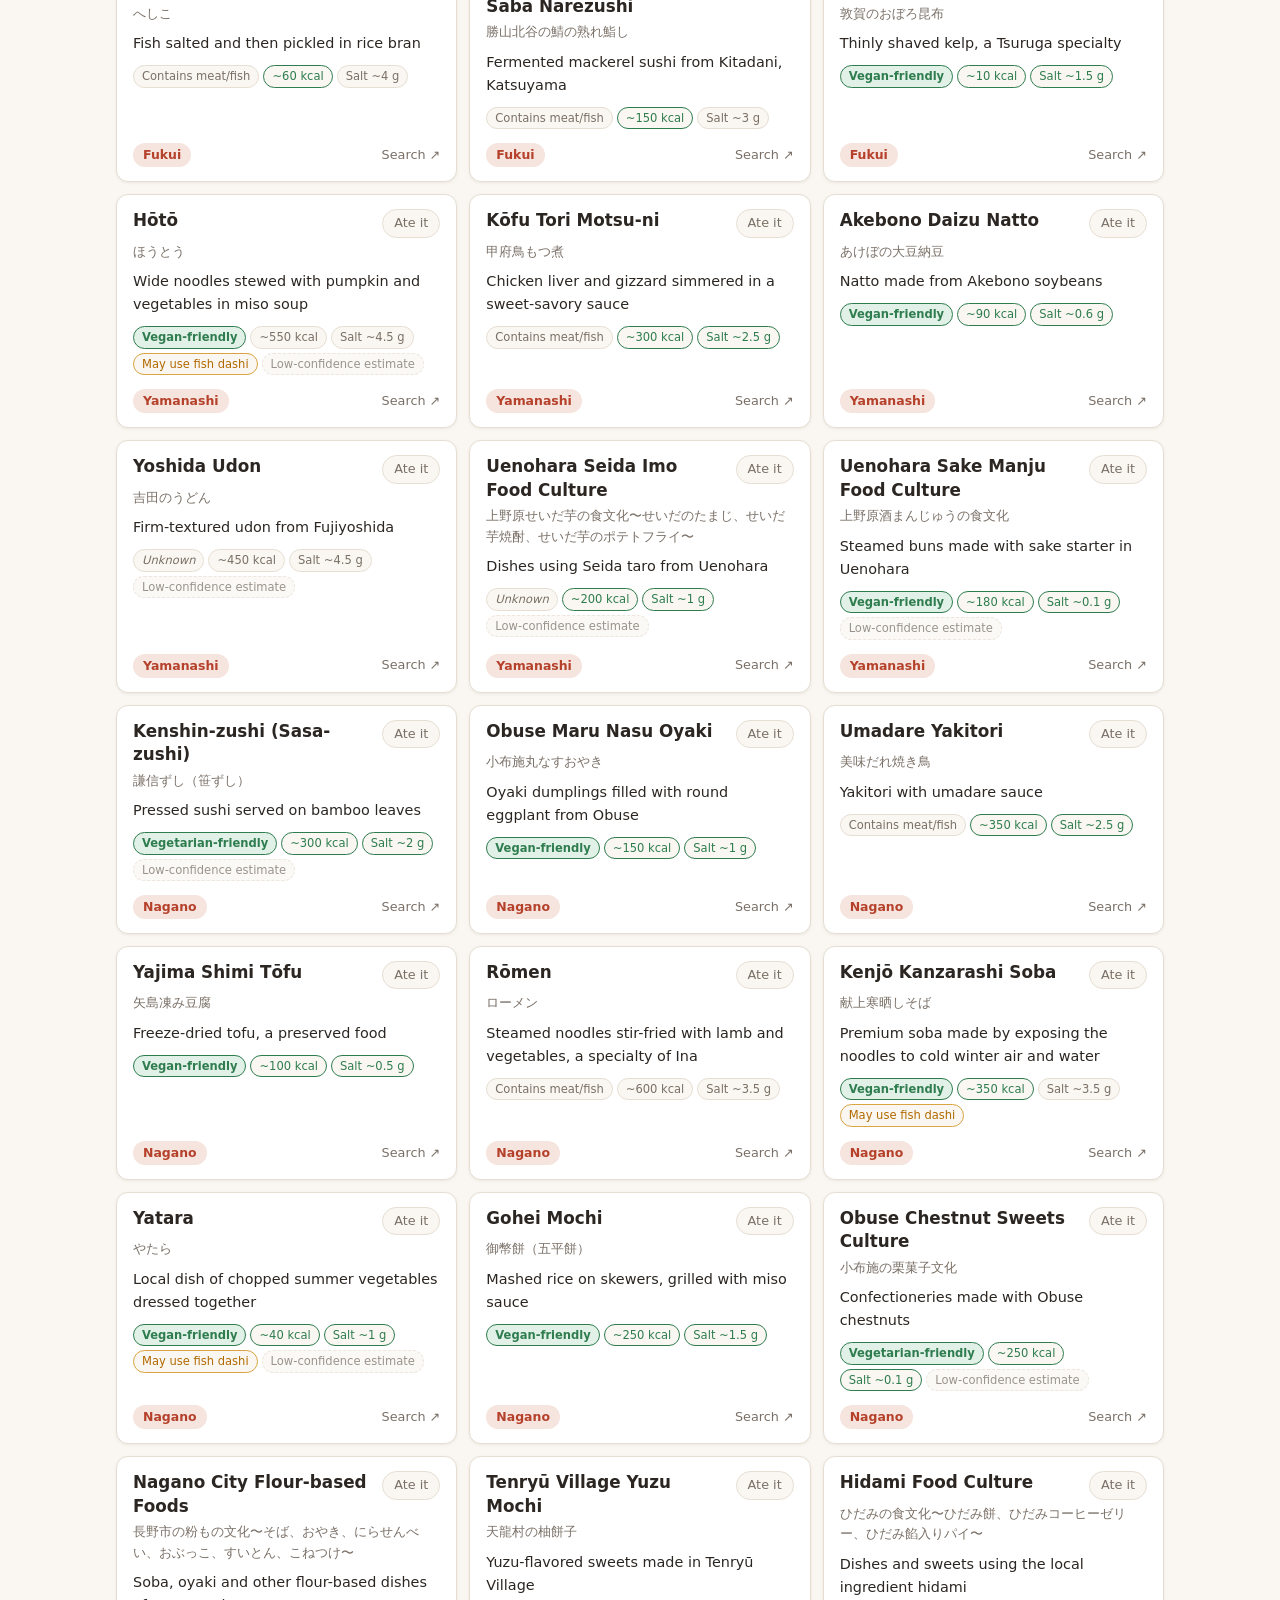
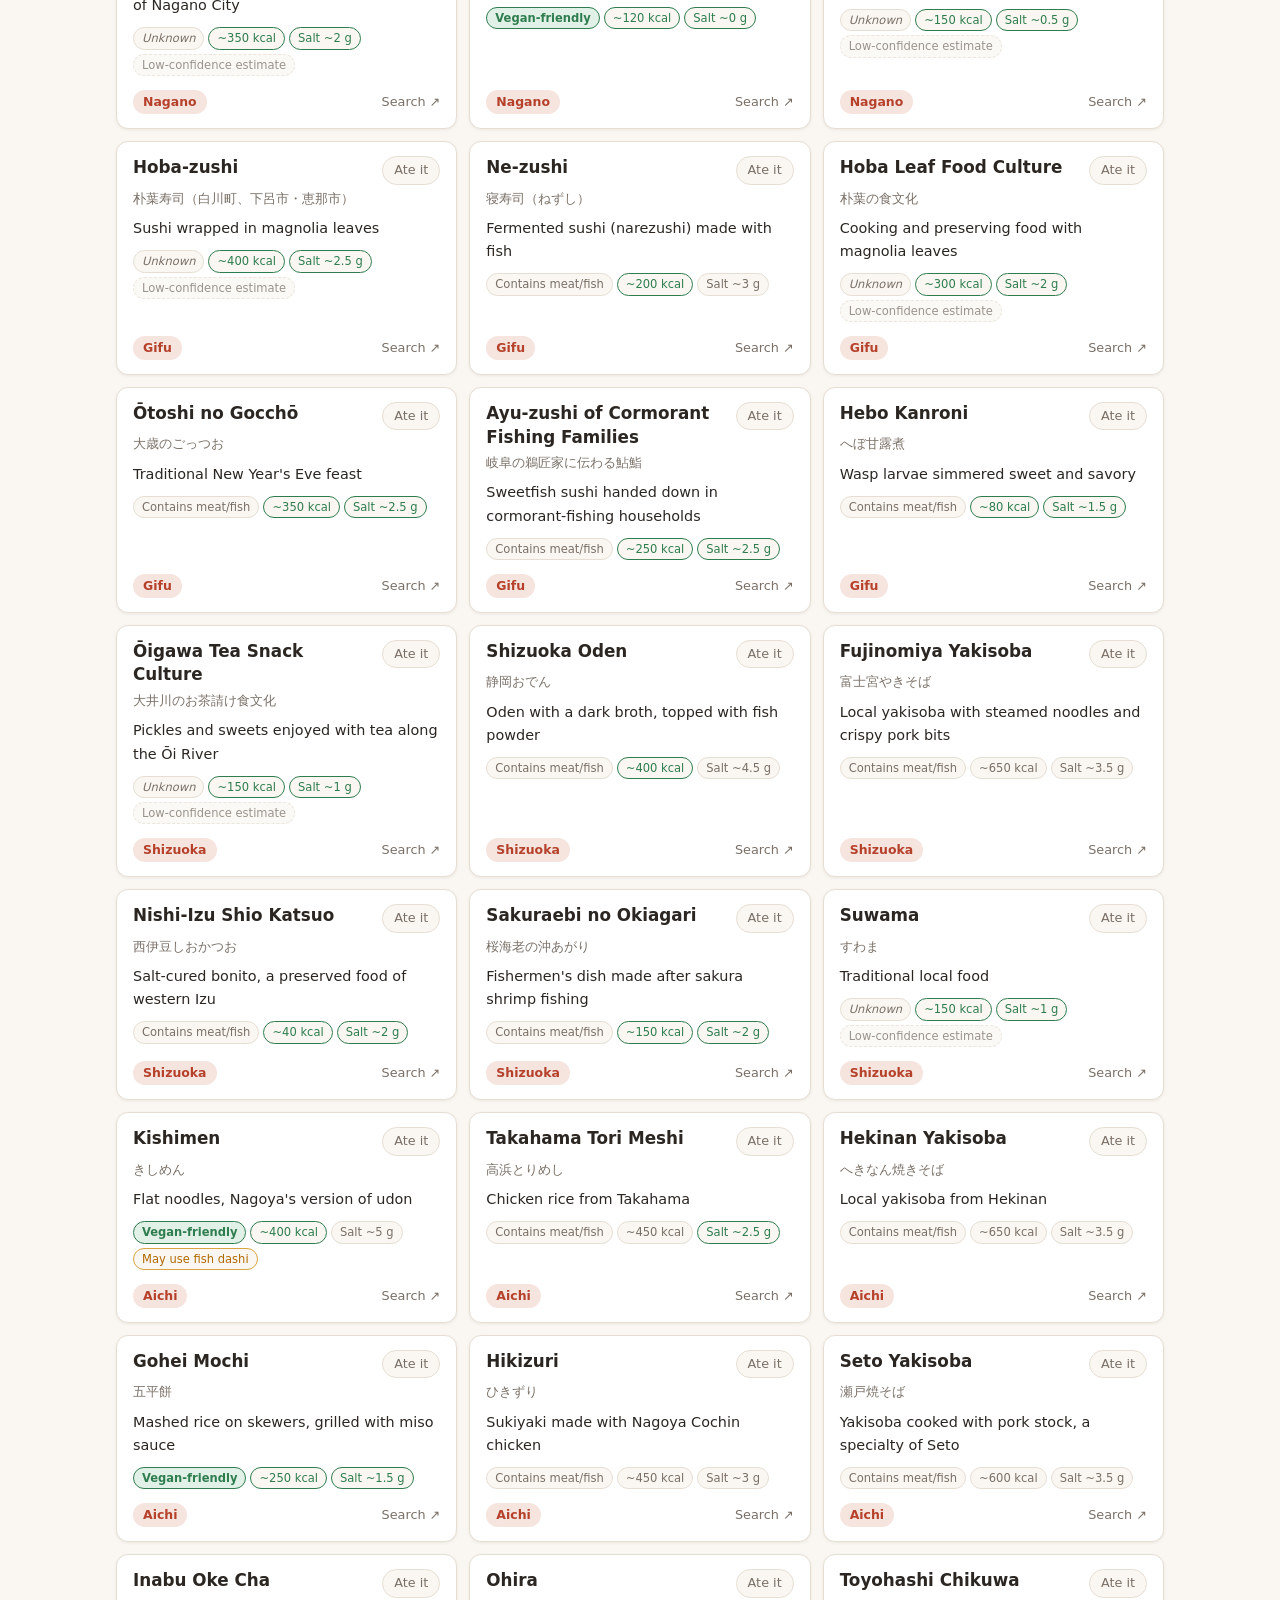
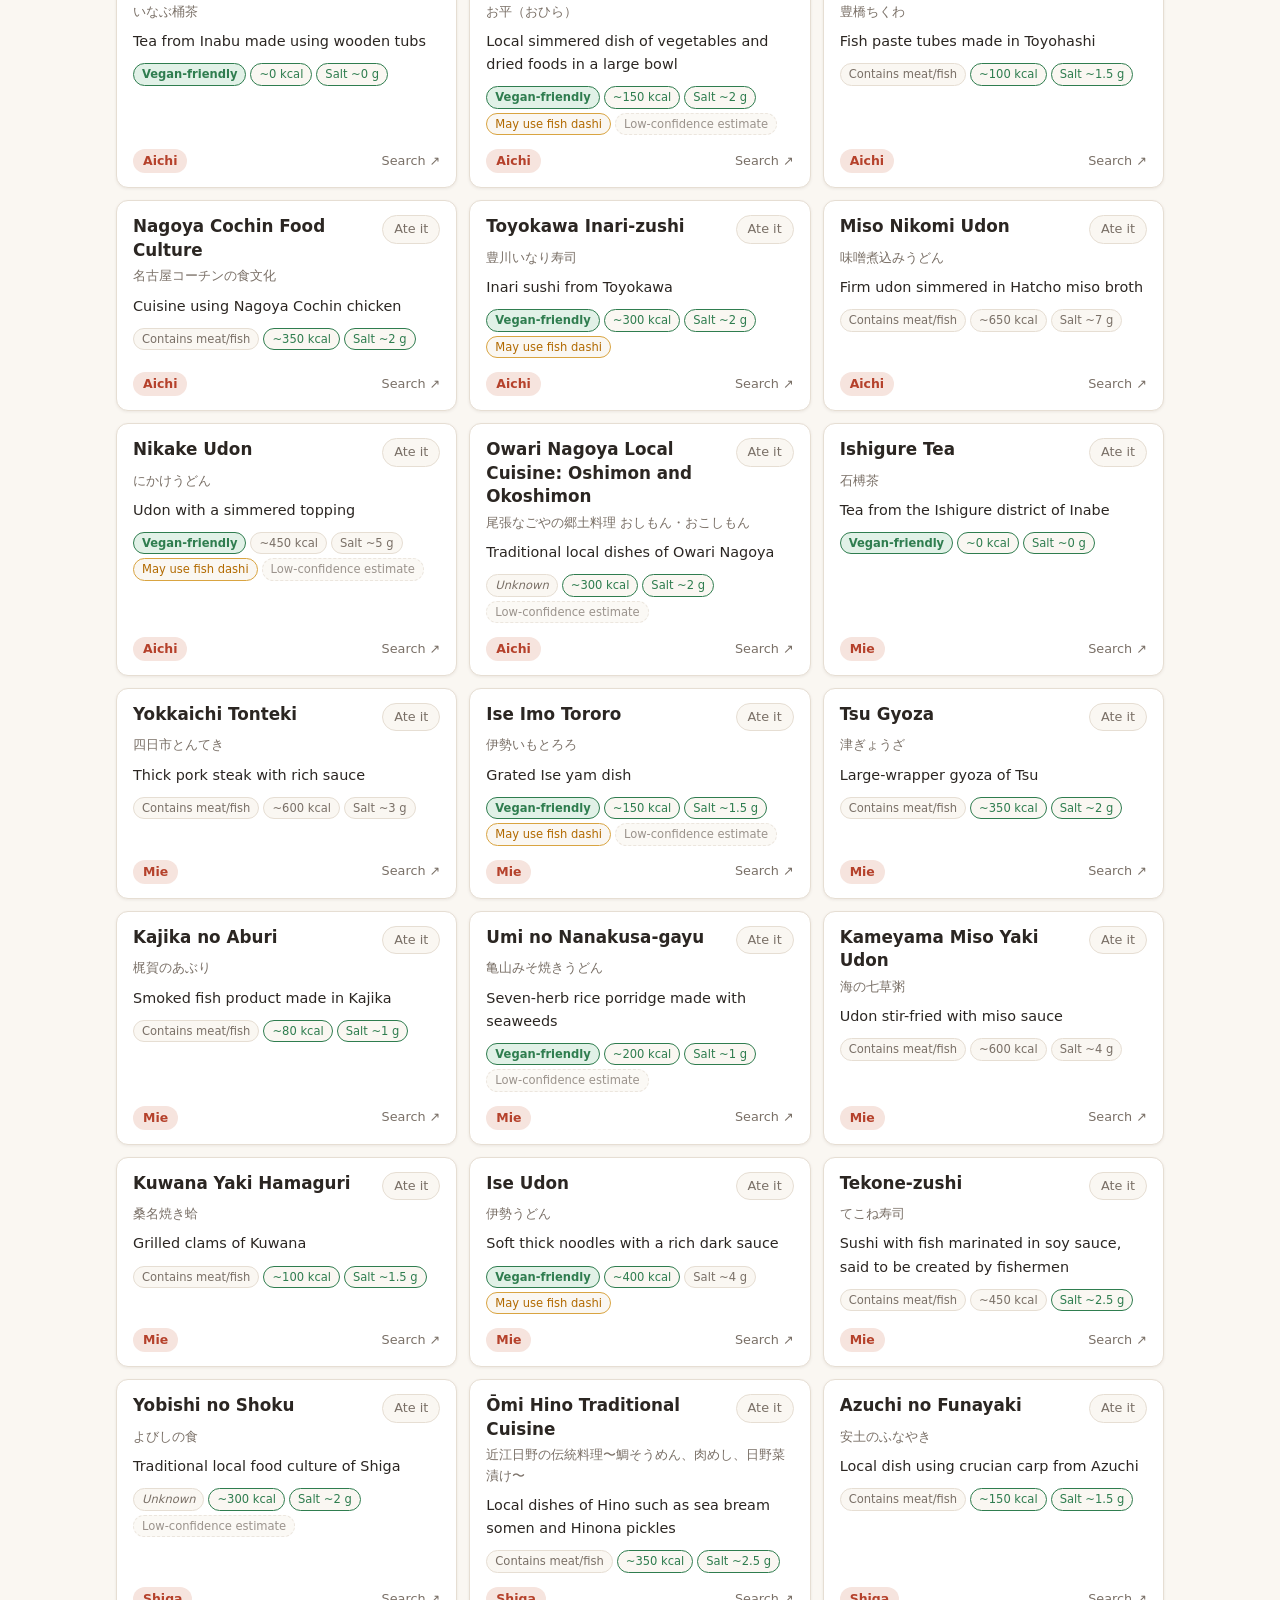
==== commit 077404b1: "Add files via upload" ====
--- a/index.html
+++ b/index.html
@@ -63,6 +63,8 @@
         <button id="clear" type="button" class="ghost"></button>
       </div>
       <div id="regions" class="chips" role="group"></div>
+      <div id="dietFilters" class="chips diet-chips" role="group"></div>
+      <p id="dietNote" class="diet-note" hidden></p>
     </section>
 
     <p id="count" class="count" aria-live="polite"></p>
@@ -76,6 +78,7 @@
   </footer>
 
   <script src="data.js"></script>
+  <script src="nutrition.js"></script>
   <script src="app.js"></script>
 </body>
 </html>
--- a/style.css
+++ b/style.css
@@ -349,3 +349,36 @@
 @media (prefers-reduced-motion: reduce) {
   .bar-fill, .card { transition: none; }
 }
+
+/* ---- Diet / nutrition filters & tags ---- */
+.diet-chips { margin-top: 8px; padding-top: 10px; border-top: 1px dashed var(--border); }
+.diet-chip[aria-pressed="true"] {
+  background: var(--ok);
+  border-color: var(--ok);
+}
+.diet-note {
+  margin: 10px 0 0;
+  font-size: .78rem;
+  color: var(--muted);
+  line-height: 1.5;
+}
+.meta {
+  display: flex;
+  flex-wrap: wrap;
+  gap: 4px;
+  margin-top: 4px;
+}
+.tag {
+  font-size: .72rem;
+  padding: 1px 8px;
+  border-radius: 999px;
+  border: 1px solid var(--border);
+  color: var(--muted);
+  background: var(--bg);
+}
+.tag.ok { color: var(--ok); border-color: var(--ok); }
+.tag.diet-V, .tag.diet-T { background: var(--ok-soft); color: var(--ok); border-color: var(--ok); font-weight: 600; }
+.tag.diet-U { font-style: italic; }
+.tag.warn { color: #b26a00; border-color: #d9a441; }
+.tag.faint { opacity: .75; border-style: dashed; }
+@media (prefers-color-scheme: dark) { .tag.warn { color: #e8b75a; } }
